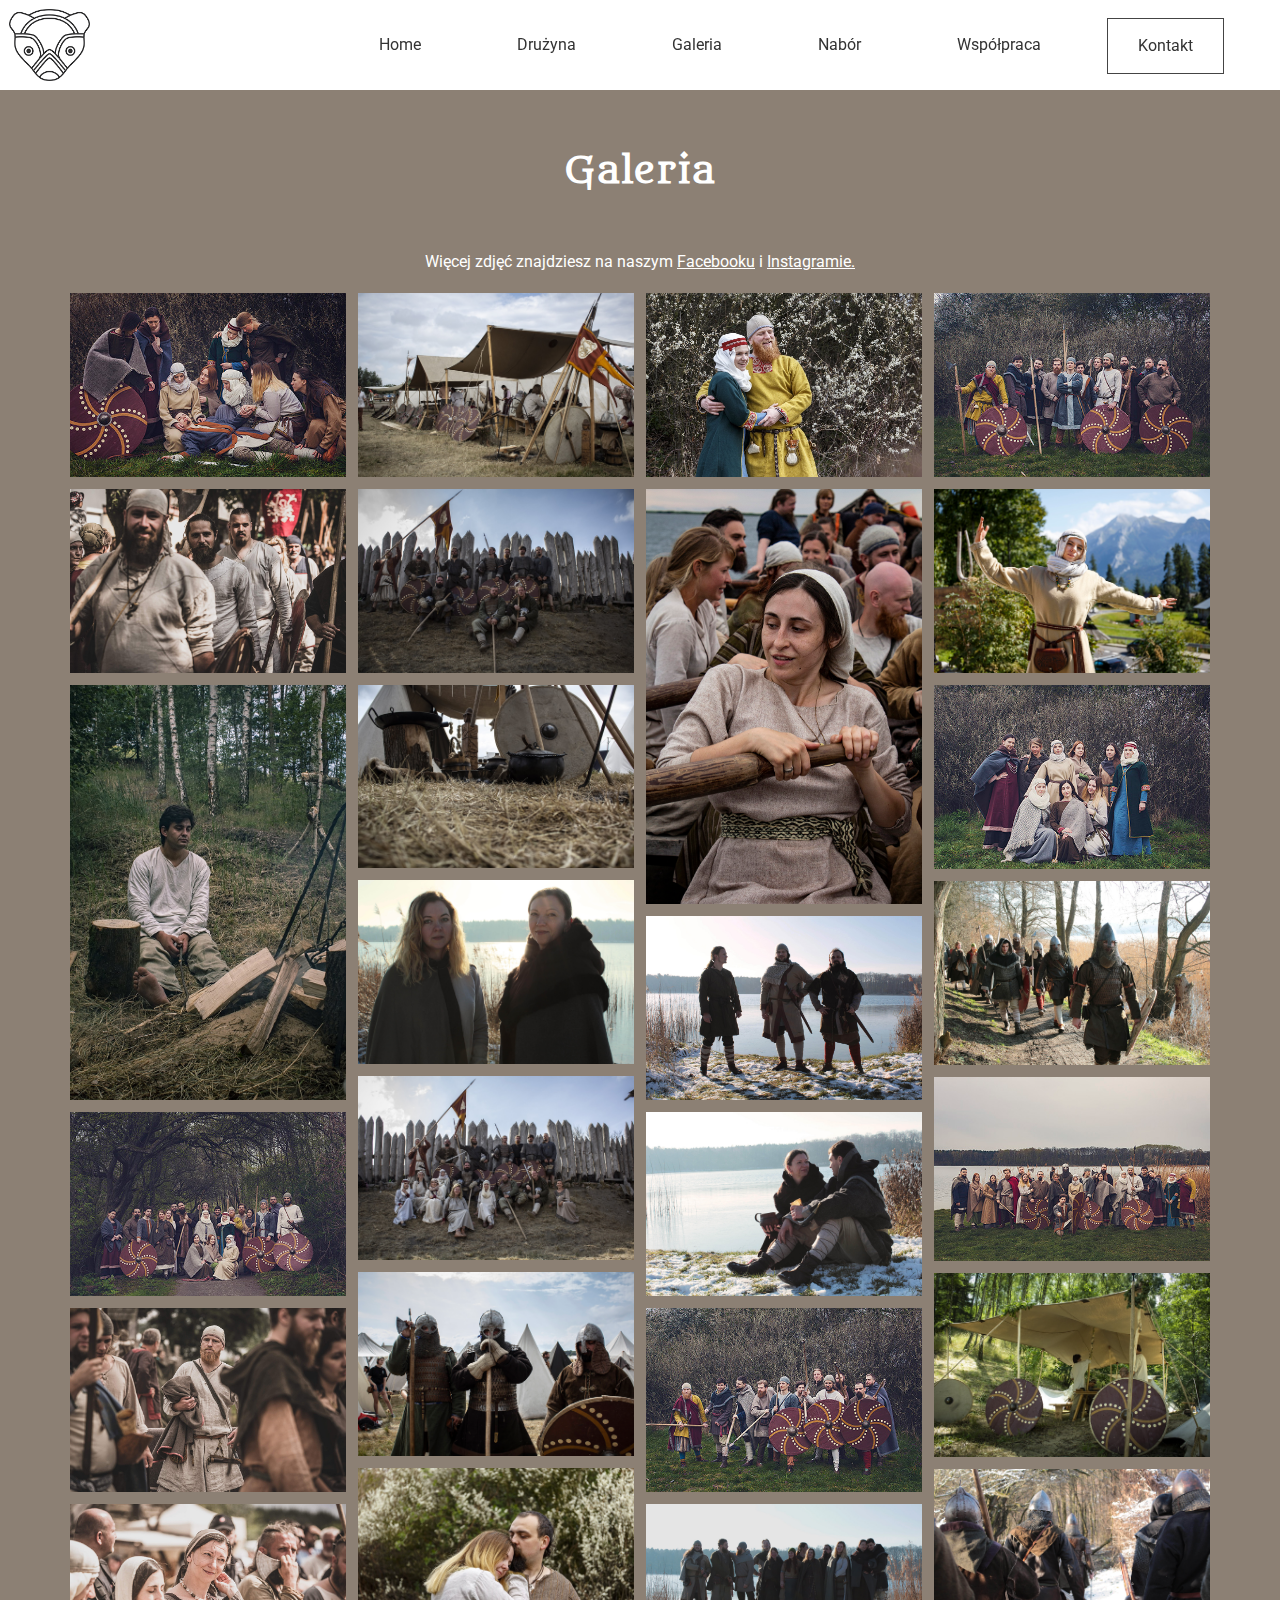
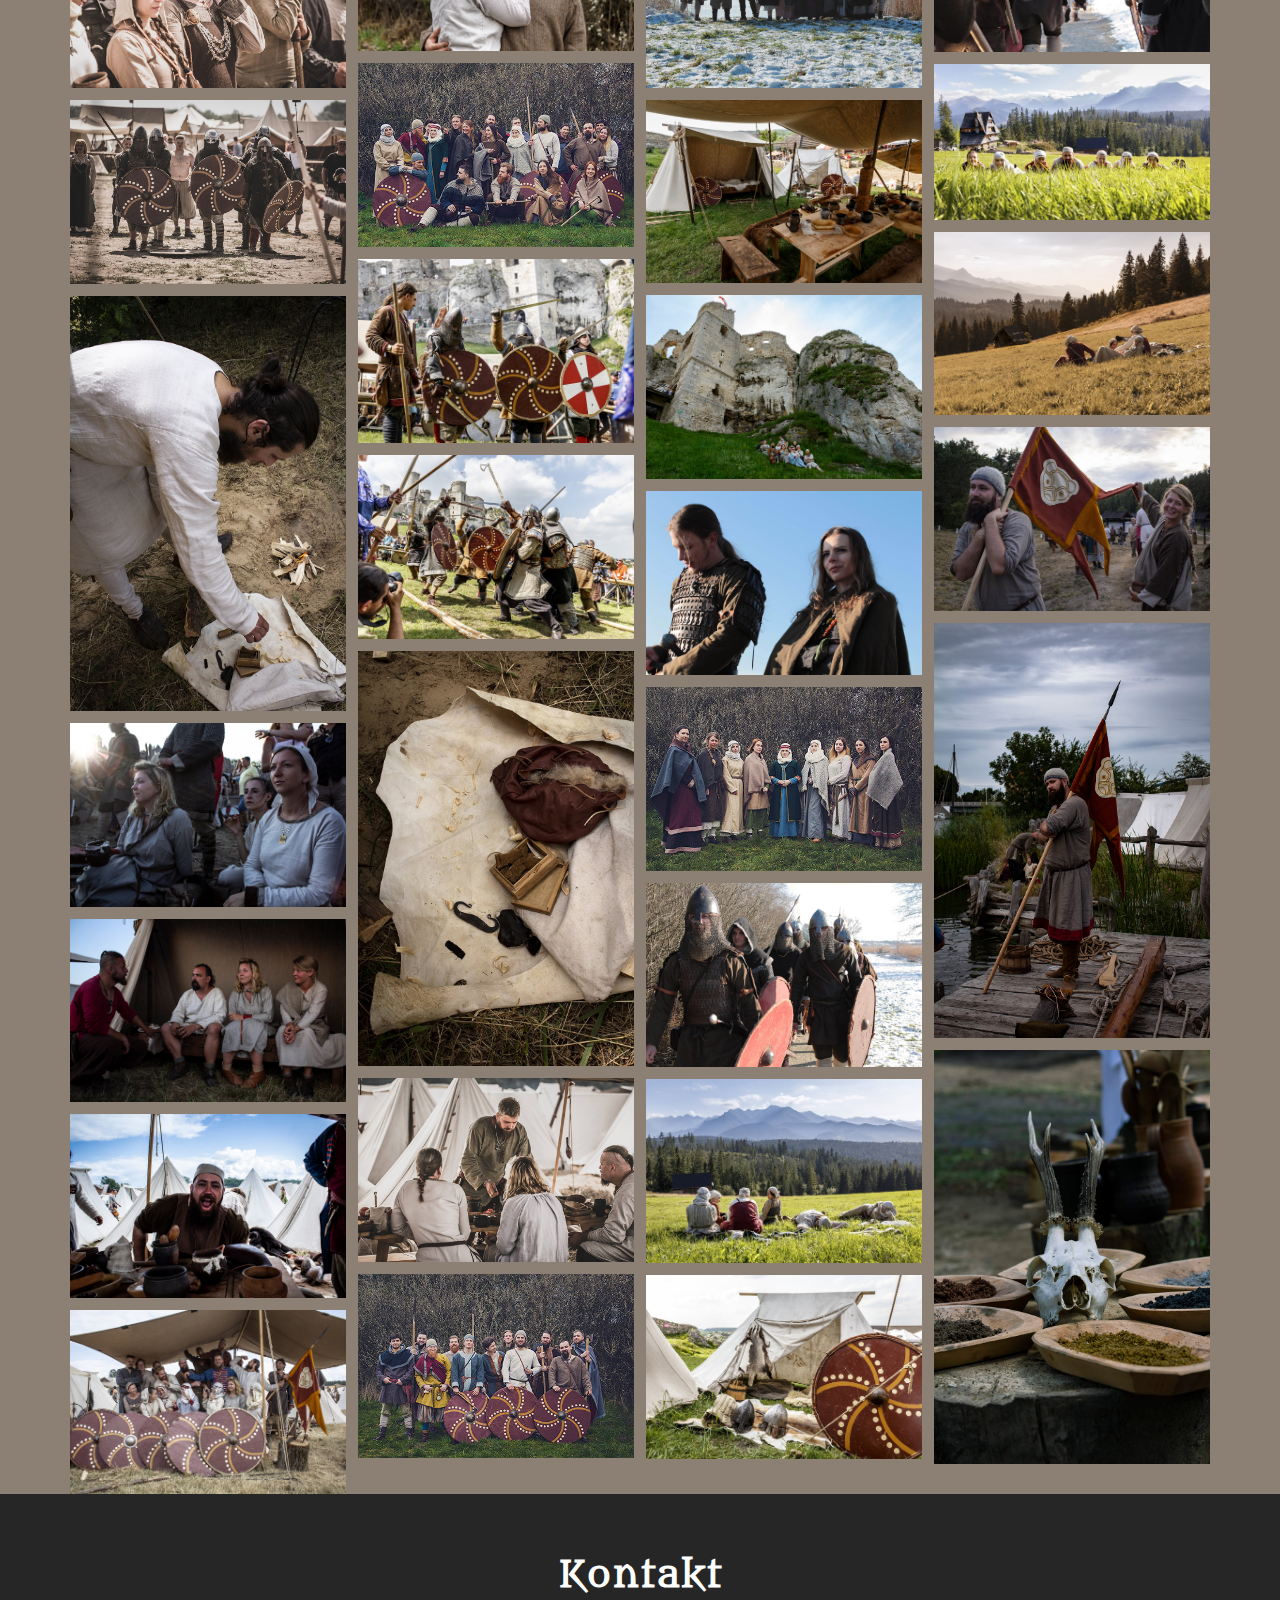
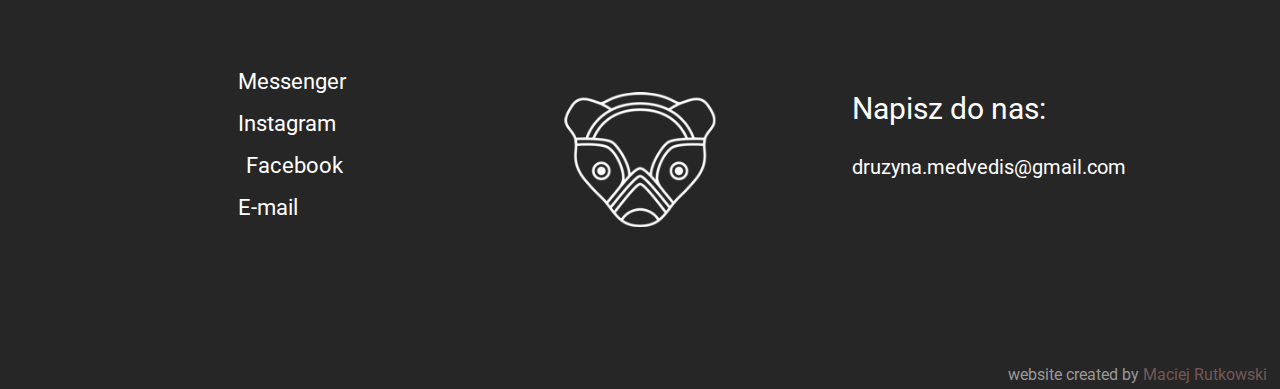
==== gallery.html @ 78cee0c7 "changing h1 to h2" ====
<!DOCTYPE html>
<html lang="pl">

<head>
    <meta charset="UTF-8">
    <meta name="viewport" content="width=device-width, initial-scale=1.0">
    <meta http-equiv="X-UA-Compatible" content="ie=edge">
    <title>Galeria | Medvedis</title>
    <meta name="description"
        content="Witamy na stronie Drużyny Piastowskiej Medvedis! Jesteśmy pasjonatami archeologii eksperymentalnej, zajmujemy się Europą Środkową w okresie IX-XI wieku. ">
    <meta name='robots' content='index,follow'>
    <link rel="icon" href="Images/favicon.png">

    <!-- Miejsce na tagi fb -->
    <link href="https://fonts.googleapis.com/css?family=Metamorphous&display=swap&subset=latin-ext" rel="stylesheet">
    <link href="https://fonts.googleapis.com/css?family=Uncial+Antiqua&display=swap" rel="stylesheet">
    <link href="https://fonts.googleapis.com/css?family=Roboto:300,400&display=swap&subset=latin-ext" rel="stylesheet">


    <link rel="stylesheet" href="https://use.fontawesome.com/releases/v5.2.0/css/all.css"
        integrity="sha384-hWVjflwFxL6sNzntih27bfxkr27PmbbK/iSvJ+a4+0owXq79v+lsFkW54bOGbiDQ" crossorigin="anonymous">

    <link rel="stylesheet" href="css/style.css">

</head>

<body>
    <div class="menu">
        <a href="index.html" class="logo"><img id="home" src="Images/logo.png" alt=""></a>
        <nav>
            <ul>
                <li><a id="home" href="index.html">Home</a></li>
                <li><a id="about" href="index.html?id=about">Drużyna</a></li>
                <li><a id="gallery" href="#">Galeria</a></li>
                <li><a id="recruitment" href="recruitment.html">Nabór</a></li>
                <li><a id="collaboration" href="index.html?id=collaboration">Współpraca</a></li>
                <li><a id="contact" href="#">Kontakt</a></li>
            </ul>
        </nav>
    </div>
    <div class="burger">
        <div></div>
        <div></div>
        <div></div>
    </div>
    <div class="mobile">
        <nav>
            <ul>
                <li><a id="home" href="index.html">Home</a></li>
                <li><a id="about" href="index.html?id=about">Drużyna</a></li>
                <li><a id="gallery" href="#">Galeria</a></li>
                <li><a id="recruitment" href="recruitment.html">Nabór</a></li>
                <li><a id="collaboration" href="index.html?id=collaboration">Współpraca</a></li>
                <li><a id="contact" href="#">Kontakt</a></li>
            </ul>
        </nav>
    </div>

    <section class="photos">
        <h1>Galeria</h1>
        <p>Więcej zdjęć znajdziesz na naszym <a href="https://www.facebook.com/druzyna.medvedis/"
                target="_blank">Facebooku</a> i <a href="https://www.instagram.com/druzyna.medvedis/"
                target="_blank">Instagramie.</a></p>
        <div>
            <div class="row">
                <div class="column">
                    <img class="clickableImg" src="Images/Gallery/img1.jpg" alt="">
                    <img class="clickableImg" src="Images/Gallery/img2.jpg" alt="">
                    <img class="clickableImg" src="Images/Gallery/img3.jpg" alt="">
                    <img class="clickableImg" src="Images/Gallery/img4.jpg" alt="">
                    <img class="clickableImg" src="Images/Gallery/img5.jpg" alt="">
                    <img class="clickableImg" src="Images/Gallery/img6.jpg" alt="">
                    <img class="clickableImg" src="Images/Gallery/img7.jpg" alt="">
                    <img class="clickableImg" src="Images/Gallery/img8.jpg" alt="">
                    <img class="clickableImg" src="Images/Gallery/img9.jpg" alt="">
                    <img class="clickableImg" src="Images/Gallery/img10.jpg" alt="">
                    <img class="clickableImg" src="Images/Gallery/img11.jpg" alt="">
                    <img class="clickableImg" src="Images/Gallery/img12.jpg" alt="">
                </div>
                <div class="column">
                    <img class="clickableImg" src="Images/Gallery/img14.jpg" alt="">
                    <img class="clickableImg" src="Images/Gallery/img15.jpg" alt="">
                    <img class="clickableImg" src="Images/Gallery/img16.jpg" alt="">
                    <img class="clickableImg" src="Images/Gallery/img17.jpg" alt="">
                    <img class="clickableImg" src="Images/Gallery/img18.jpg" alt="">
                    <img class="clickableImg" src="Images/Gallery/img19.jpg" alt="">
                    <img class="clickableImg" src="Images/Gallery/img20.jpg" alt="">
                    <img class="clickableImg" src="Images/Gallery/img21.jpg" alt="">
                    <img class="clickableImg" src="Images/Gallery/img22.jpg" alt="">
                    <img class="clickableImg" src="Images/Gallery/img23.jpg" alt="">
                    <img class="clickableImg" src="Images/Gallery/img24.jpg" alt="">
                    <img class="clickableImg" src="Images/Gallery/img25.jpg" alt="">
                    <img class="clickableImg" src="Images/Gallery/img26.jpg" alt="">
                </div>
                <div class="column">
                    <img class="clickableImg" src="Images/Gallery/img27.jpg" alt="">
                    <img class="clickableImg" src="Images/Gallery/img28.jpg" alt="">
                    <img class="clickableImg" src="Images/Gallery/img29.jpg" alt="">
                    <img class="clickableImg" src="Images/Gallery/img30.jpg" alt="">
                    <img class="clickableImg" src="Images/Gallery/img31.jpg" alt="">
                    <img class="clickableImg" src="Images/Gallery/img32.jpg" alt="">
                    <img class="clickableImg" src="Images/Gallery/img33.jpg" alt="">
                    <img class="clickableImg" src="Images/Gallery/img34.jpg" alt="">
                    <img class="clickableImg" src="Images/Gallery/img35.jpg" alt="">
                    <img class="clickableImg" src="Images/Gallery/img36.jpg" alt="">
                    <img class="clickableImg" src="Images/Gallery/img37.jpg" alt="">
                    <img class="clickableImg" src="Images/Gallery/img38.jpg" alt="">
                    <img class="clickableImg" src="Images/Gallery/img39.jpg" alt="">
                </div>
                <div class="column">
                    <img class="clickableImg" src="Images/Gallery/img40.jpg" alt="">
                    <img class="clickableImg" src="Images/Gallery/img41.jpg" alt="">
                    <img class="clickableImg" src="Images/Gallery/img42.jpg" alt="">
                    <img class="clickableImg" src="Images/Gallery/img43.jpg" alt="">
                    <img class="clickableImg" src="Images/Gallery/img44.jpg" alt="">
                    <img class="clickableImg" src="Images/Gallery/img45.jpg" alt="">
                    <img class="clickableImg" src="Images/Gallery/img46.jpg" alt="">
                    <img class="clickableImg" src="Images/Gallery/img47.jpg" alt="">
                    <img class="clickableImg" src="Images/Gallery/img48.jpg" alt="">
                    <img class="clickableImg" src="Images/Gallery/img49.jpg" alt="">
                    <img class="clickableImg" src="Images/Gallery/img50.jpg" alt="">
                    <img class="clickableImg" src="Images/Gallery/img51.jpg" alt="">
                </div>
            </div>
        </div>
    </section>
    <div class="modal">
        <span class="close">&times;</span>
        <a class="prev">&#10094;</a>
        <a class="next">&#10095;</a>
        <img class="modalImage">
    </div>
    <section data-section="contact" class="contact">
        <h2>Kontakt</h2>
        <div class="media clearfix"><a href="https://m.me/druzyna.medvedis" target="_blank"><i
                    class="fab fa-facebook-messenger"></i>
                Messenger</a>
            <a href="https://www.instagram.com/druzyna.medvedis/" target="_blank"><i class="fab fa-instagram"></i>
                Instagram</a>
            <a href="https://www.facebook.com/druzyna.medvedis/" target="_blank"><i class="fab fa-facebook-f"></i>
                Facebook</a>
            <a href="mailto:druzyna.medvedis@gmail.com"><i class="far fa-envelope"></i> E-mail</a></div>
        <div class="bear clearfix">
            <img src="Images/logo_white.png" alt=""></div>
        <div class="e-mail clearfix">
            <p>Napisz do nas:<br><span>druzyna.medvedis@gmail.com</span></p>
        </div>
        <p class="author">website created by <a href="https://www.linkedin.com/in/maciej-rutkowski-135186198/"
                target="_blank">Maciej
                Rutkowski</a></p>
    </section>
    <script src="jquery-3.4.1.min.js"></script>
    <script src="burger.js"></script>
    <script src="main.js"></script>
    <script src="gallery.js"></script>
</body>

</html>
---- css/style.css ----
* {
    margin: 0;
    padding: 0;
    box-sizing: border-box
}

.clearfix::after {
    content: "";
    clear: both;
    display: table;
}

html {
    font-family: roboto, sans-serif;
}

@font-face {
    font-family: 'uncialAntiqua';
    src: url('UncialAntiqua-Regular.ttf');
}
section h1, h2{
        display: block;
        width: 100%;
        margin: 2.5vh 0;
        text-align: center;
        line-height: 8vh;
        font-size: 36px;
        color: white;
        letter-spacing: 1px;
        font-family: 'Metamorphous', cursive;
}

/* Nawigacja */

div.menu {
    background-color: #fff;
    height: 10vh;
    position: fixed;
    width: 100%;
    z-index: 1;
}

.menu .logo {
    height: 12vh;
    padding: 0;
    cursor: pointer;
}

.menu img {
    height: 10vh;
    padding: 1vh;
    cursor: pointer;
}

.menu nav {
    position: fixed;
    top: 0;
    right: 3vw;
}

.menu ul {
    display: flex;
}

.menu li {
    list-style: none;
    margin: 2vh;
}

.menu nav a {
    padding: 0 30px;
    color: #333;
    text-decoration: none;
    font-size: 16px;
    line-height: 6vh;
    text-align: center;
    /* text-transform: uppercase; */
    display: inline-block;
    border-bottom: 1px solid transparent;
    transition: .4s;
}

.menu nav a:hover {
    border-bottom: 1px solid #333;
}

.menu nav li:nth-last-child(1) a {
    border: 1px solid #444;
    transition: .4s;
}

.menu li:nth-last-child(1) a:hover {
    background-color: #444;
    border: 1px solid #444;
    color: white
}

@media(max-width: 1100px) {
    div.menu {
        display: none;
        height: 0;
    }
}

/* Mobile */
.burger {
    position: fixed;
    width: 35px;
    height: 27px;
    top: 20px;
    right: 20px;
    cursor: pointer;
    z-index: 2;
}

.burger div {
    position: absolute;
    width: 100%;
    height: 5px;
    background-color: #fff;
    transition: margin-left .2s, width .2s, top .2s, bottom, opacity .2s .2s, transform .2s .2s;
}

.burger.active div {
    background-color: #262626;
}

.burger:hover div:nth-child(1) {
    top: 0;
}

.burger.active div:nth-child(1) {
    top: calc(50% - 2.5px);
    transform: rotate(-45deg);
}

.burger div:nth-child(2) {
    top: calc(50% - 2.5px);
}

.burger:hover div:nth-child(2) {
    opacity: 1;
    top: calc(50% - 2.5px);
    margin-left: 25%;
    width: 75%;
}

.burger.active div:nth-child(2) {
    opacity: 0;
    margin-left: 0;
    width: 100%;
}

.burger div:nth-child(3) {
    bottom: 0;
}

.burger:hover div:nth-child(3) {
    margin-left: 50%;
    width: 50%;
}

.burger.active div:nth-child(3) {
    bottom: calc(50% - 2.5px);
    transform: rotate(45deg);
    margin-left: 0;
    width: 100%;
}

@media(min-width:1101px) {
    .burger {
        display: none;
    }
}

/* Mobile Nawigacja */

.mobile {
    display: block;
    background-color: whitesmoke;
    position: fixed;
    width: 100%;
    top: -100%;
    z-index: 1;
    transition: .3s;
}

.mobile.active {
    top: 0;
}

.mobile nav ul {
    margin: 15px 0;
    display: flex;
    flex-direction: column;
    align-items: center;
}

.mobile nav ul li {
    list-style: none;
    margin: 10px
}

.mobile nav ul li a {
    display: block;
    text-decoration: none;
    color: #262626;
    padding: 5px 0;
    text-align: center;
    font-size: 22px;
    width: 200px;
    border-bottom: 1.5px solid transparent;
    transition: .3s
}

.mobile nav ul li a:hover {
    border-bottom: 1.5px solid #262626;
}

.mobile nav ul li:nth-last-child(1) a {
    border-bottom: 1.5px #262626 solid;
}

@media(min-width: 1101px) {
    .mobile {
        display: none;
    }
}

@media(orientation:portrait) and (min-height:700px) {
    .mobile nav ul li {
        margin: 15px 0;
    }

    .mobile nav ul li a {
        padding: 10px 0;
    }
}

@media(orientation:portrait) and (min-width:700px) {
    .mobile nav ul li a {
        font-size: 28px;
    }
}

@media(max-height: 400px) {
    .mobile {
        top: -150%;
    }

    .mobile nav ul li {
        margin: 5px;
    }

}


/* Home */
header {
    position: relative;
    background-image: url("../Images/main.jpg");
    background-position: 0 -10vh;
    background-repeat: no-repeat;
    background-size: cover;
    top: 10vh;
    height: 90vh;
    min-height: 90vh;
    width: 100%;
    overflow: hidden;
}

header div {
    position: relative;
    background-color: rgba(0, 0, 0, .6);
    width: 100%;
    height: 40vh;
    top: 50%;
    transform: translateY(-50%);
}

header div img.whitebear {
    position: absolute;
    height: 15vh;
    top: 10%;
    left: 50%;
    transform: translateX(-50%);
}

header div h1 {
    position: relative;
    color: white;
    text-align: center;
    display: block;
    top: 60%;
    font-size: 18px;
    font-family: uncialAntiqua;

}

header div h1 span {
    font-size: 46px;
}

@media(max-width: 1100px) {
    header {
        background-position: 0 0;
        top: 0;
        height: 100vh;
    }

    header div h1 {
        font-size: 14px;
    }

    header div h1 span {
        font-size: 36px;
    }
}


@media(orientation:portrait) and (min-width:700px) {
    header div h1 {
        font-size: 22px;
    }

    header div h1 span {
        font-size: 66px;
    }
}

@media(max-height:400px) {
    header div h1 {
        font-size: 12px;
    }

    header div h1 span {
        font-size: 26px;
    }
}

/* About */

.about {
    position: relative;
    /* top: 100vh; */
    width: 100%;
    /* height: 90vh; */
    overflow: hidden;
    margin: 10vh 0 0;
    padding-bottom: 10vh;
}

.about div img {
    display: block;
    max-height: 70vh;
    margin: 0 5% 5%;
    box-shadow: 0 0 15px black;
    float: left;
    border-radius: 8px;
}
.about div p {
    display: block;
    margin: 0 5%;
    text-align: justify;
    hyphens: auto;
    color: #fff;
    font-size: 22px;
    line-height: 32px;
}

.about button {
    display: block;
    margin: 20px 10% auto auto;
    border: none;
}

.about button a {
    display: block;
    text-decoration: none;
    font-size: 18px;
    padding: 8px 25px;
    color: #fff;
    border: 1px solid white;
    background-color: #8C8074;
    transition: .3s
}

.about button a:hover {
    background-color: #fff;
    color: #8C8074
}
@media(max-width: 1800px){
    .about div p{
        font-size: 18px;
        line-height: 30px;
    }
}
@media(max-width: 1530px) and (orientation:landscape) {
    .about div p {
        font-size: 18px;
        line-height: 26px;
    }
}

@media(max-width: 1450px) and (orientation:landscape) {
    .about div p {
        font-size: 17px;
        line-height: 22px;
    }
}


@media(max-width:1400px) and (orientation:landscape) {
    .about div img {
        max-width: 50%;
    }
}

@media(max-width: 1350px) {
    .about {
        padding-top: 10vh;
        margin: 0;
    }

    .about h2 {
        margin: 5vh 0;
    }

    .about div img {
        max-height: 100vh;
        max-width: 80%;
        margin: 0 auto 5vh;
        float: none;
    }

    .about div p {
        font-size: 16px;
        line-height: 22px;
        margin: 5vh 5vh 0;
    }
/* 
    .about button {
        bottom: 0;
        margin-top: 10vh;
    } */

    .about button a {
        font-size: 18px;
    }
}

@media(max-width: 1100px) {
    .about {
        padding-top: 0;
        ;
    }
}

@media(max-width: 700px) {
    .about div p {
        font-size: 16px;
        line-height: 20px;
    }
}

@media(orientation: portrait) and (min-height:1000px) {
    .about div p {
        line-height: 26px;
        font-size: 18px;
    }
}

@media(orientation: portrait) and (min-height:1300px) {
    .about div p {
        font-size: 26px;
        line-height: 36px;
    }
}

@media(orientation: portrait) and (max-width:370px) {
    .about div p {
        font-size: 14px;
    }
}

/* Galeria */
.gallery {
    background-image: url("../Images/Battle.jpg");
    background-size: cover;
    background-position: 0 0;
    background-repeat: no-repeat;
    overflow: hidden;
    height: 90vh;
    width: 100%;
    position: relative;
}

.gallery button {
    position: absolute;
    bottom: 6vh;
    right: 0;
    border: none;
    background-color: rgba(0, 0, 0, 0.5);
}

.gallery button a {
    display: block;
    text-decoration: none;
    font-size: 28px;
    padding: 10px 100px 10px 25px;
    color: #fff;
    transition: .3s;
    font-family: 'Metamorphous', cursive;

}

.gallery button a:hover {
    padding: 10px 175px 10px 50px;
}

@media(max-width: 1400px) {
    .gallery button a {
        font-size: 22px;
    }
}

@media(max-width: 1100px) {
    .gallery {
        height: 100vh;
    }

    .gallery button {
        bottom: 15vh;
    }

    .gallery button a {
        font-size: 22px;
    }

    .gallery button a:hover {
        padding: 10px 115px 10px 30px;
    }
}

@media(max-width:900px) {
    .gallery button a {
        font-size: 16px;
    }
}

@media(orientation:portrait) and (min-width:700px) {
    .gallery button a {
        font-size: 22px;
    }
}

@media(orientation:portrait) and (min-width:1000px) {
    .gallery button a {
        font-size: 30px;
    }
}

/* Rekrutacja */
.recruitment {
    position: relative;
    width: 100%;
    overflow: hidden;
    /* margin: 10vh 0; */
    margin-bottom: 10vh;
}


.recruitment img {
    display: block;
    max-height: 70vh;
    margin: 0 5%;
    box-shadow: 0 0 15px #444;
    float: right;
    border-radius: 8px;
}
.recruitment div{
    position: relative;
}
.recruitment div p {
    display: block;
    margin: 0 0 0 5%;
    padding: 15vh 0 0 0;
    text-align: justify;
    color: #fff;
    font-size: 22px;
    line-height: 36px;
}

.recruitment div button {
    /* position: absolute; */
    display: block;
    margin: 20px 10% auto auto;
    /* bottom: 25vh; */
    right: 26%;
    border: none;
}

.recruitment button a {
    display: block;
    text-decoration: none;
    font-size: 18px;
    padding: 8px 25px;
    color: #fff;
    border: 1px solid white;
    background-color: #8C8074;
    transition: .3s
}

.recruitment button a:hover {
    background-color: #fff;
    color: #8C8074
}
@media(max-width: 1700px){
    .recruitment div p{
        font-size: 18px;
        line-height: 30px;
    }
}
@media(max-width: 1400px) {

    .recruitment img {
        max-height: 100vh;
        max-width: 50%;
    }

    .recruitment div p {
        margin: 5vh 5vh 0;
    }

    .recruitment button a {
        font-size: 18px;
    }
}

@media(max-width: 1100px) {
    .recruitment {
        padding-top: 0;
        margin: 0 0 10vh;
    }

    .recruitment h2 {
        margin: 5vh 0;
    }

    .recruitment img {
        max-height: 100vh;
        max-width: 80%;
        margin: 0 auto 5vh;
        float: none;
    }

    .recruitment div p {
        padding: 0;
        font-size: 20px;
        line-height: 28px;
        margin: 5vh 5vh 0;
    }
    .recruitment button a {
        font-size: 18px;
    }
}

@media(max-width:900px) {
    .recruitment div p {
        font-size: 14px;
    }

    .recruitment button a {
        font-size: 14px;
    }
}

@media(max-width: 450px) {
}

@media(orientation: portrait) and (max-width:500px) {
    .recruitment div p {
        font-size: 16px;
    }
}

@media(orientation: portrait) and (max-width:370px) {
    .recruitment div p {
        font-size: 14px;
        line-height: 20px;
    }
}

@media(orientation: portrait) and (max-width:350px) {
    .recruitment div p {
        font-size: 14px;
    }

    .recruitment button a {
        font-size: 12px;
    }
}

@media(orientation: portrait) and (min-height:900px) {
    .recruitment div p {
        font-size: 22px;
    }

    .recruitment button a {
        font-size: 20px;
    }
}

@media(orientation: portrait) and (min-height:1300px) {
    .recruitment div p {
        font-size: 30px;
        line-height: 38px;
    }

    .recruitment button a {
        font-size: 26px;
    }
}

/* Współpraca */

.collaboration {
    background-image: url("../Images/collaboration.jpg");
    background-size: cover;
    background-position: 0 0;
    background-repeat: no-repeat;
    overflow: hidden;
    height: 90vh;
    width: 100%;
    position: relative;
}


.collaboration p {
    display: block;
    position: absolute;
    color: white;
    top: 10vh;
    right: 5%;
    max-width: 27%;
    font-size: 22px;
    line-height: 32px;
    text-align: justify;
    background-color: rgba(0, 0, 0, 0.6);
    padding: 15px 20px;
}


.collaboration button {
    position: absolute;
    bottom: 6vh;
    right: 0;
    border: none;
    background-color: rgba(0, 0, 0, 0.7);
}

.collaboration button a {
    display: block;
    text-decoration: none;
    font-size: 28px;
    padding: 10px 100px 10px 25px;
    color: #fff;
    transition: .3s;
    font-family: 'Metamorphous', cursive;

}

.collaboration button a:hover {
    padding: 10px 175px 10px 50px;
}

@media(max-width: 1400px) {
    .collaboration button a {
        font-size: 22px;
    }

    .collaboration p {
        font-size: 18px;
        line-height: 26px;
        max-width: 24%;
    }
}

@media(max-width: 1100px) {
    .collaboration {
        height: 100vh;
    }

    .collaboration p {
        font-size: 20px;
        line-height: 24px;
    }

    .collaboration button {
        bottom: 15vh;
    }

    .collaboration button a {
        font-size: 22px;
    }

    .collaboration button a:hover {
        padding: 10px 115px 10px 30px;
    }
}

@media(max-width:1050px) {
    .collaboration p {
        max-width: 60%;
    }
}

@media(max-width:1050px) and (orientation:portrait) {
    .collaboration p {
        font-size: 30px;
        line-height: 40px;
        max-width: 60%;
        top: 30vh;
    }
}

@media(max-width: 1000px) {
    .collaboration p {
        font-size: 16px;
        line-height: 24px;
    }
}

@media(max-width:900px) {
    .collaboration p {
        max-width: 80%;
    }

    .collaboration button a {
        font-size: 16px;
    }
}

@media(max-width: 600px) {
    .collaboration p {
        font-size: 14px;
        line-height: 20px;
    }
}

@media(orientation:portrait) and (min-width:700px) {
    .collaboration button a {
        font-size: 22px;
    }
}

@media(orientation:portrait) and (min-width:1000px) {
    .collaboration button a {
        font-size: 30px;
    }
}

@media(orientation: portrait) and (max-width:800px) {
    .collaboration p {
        font-size: 22px;
        line-height: 32px;
    }
}

@media(orientation: portrait) and (max-width:500px) {
    .collaboration p {
        font-size: 20px;
        line-height: 28px;
    }
}

@media(orientation: portrait) and (max-width:450px) {
    .collaboration p {
        font-size: 18px;
        top: 20vh;
    }
}

@media(orientation: portrait) and (max-width:370px) {
    .collaboration p {
        font-size: 17px;
        line-height: 22px;
    }
}

@media(orientation:portrait) and (max-width:350px) {
    .collaboration p {
        font-size: 16px;
        line-height: 22px;
    }

    .collaboration button a {
        font-size: 18px;
    }
}

@media(orientation:portrait) and (max-width:330px) {
    .collaboration p {
        top: 10vh;
        font-size: 14px;
        line-height: 20px;
    }

}

@media(orientation:portrait) and (max-width:280px) {
    .collaboration p {
        top: 5vh;
        max-width: 90%;
        font-size: 12px;
        line-height: 16px;
    }

    .collaboration button a {
        font-size: 14px;
    }
}

@media(orientation:portrait) and (max-height:500px) {
    .collaboration p {
        top: 5vh;
        max-width: 90%;
        font-size: 12px;
        line-height: 16px;
    }

    .collaboration button a {
        font-size: 14px;
    }
}

/* Kontakt */
.contact {
    display: block;
    position: relative;
    overflow: hidden;
    background-color: #262626;
    width: 100%;
    height: 55vh;
}
.about h1 {
    display: block;
    width: 100%;
    margin: 2.5vh 0;
    text-align: center;
    line-height: 8vh;
    font-size: 36px;
    color: white;
    letter-spacing: 1px;
    font-family: 'Metamorphous', cursive;
}
.contact h2 {
    margin: 5vh 0;
}

.contact .media {
    width: 40%;
    height: 42vh;
    float: left;
    padding: 0 10%;
}

.contact .media a {
    display: block;
    width: 85%;
    color: #fff;
    text-decoration: none;
    font-size: 22px;
    line-height: 40px;
    /* padding: 0 25px; */
    margin: 10px;
    margin-left: 40%;
}

.contact .media a i {
    padding-right: 8px;
    /* width: 25px; */
}

.contact .media a:nth-child(3) i {
    padding-right: 16px;
    /* width: 25px; */
}

.contact .bear {
    width: 28%;
    float: left;
}

.contact .bear img {
    display: block;
    position: absolute;
    height: 15vh;
    top: 40%;
    left: 50%;
    transform: translateX(-50%);
}

.contact .e-mail {
    display: block;
    float: right;
    margin: 2% 12%;
}

.contact .e-mail p {
    color: #fff;
    font-size: 36px;
    line-height: 55px;
}

.contact .e-mail p span {
    font-size: 22px;
    font-family: roboto;
}

.contact .author {
    color: #999;
    position: absolute;
    bottom: 1%;
    right: 1%;
}

.contact .author a {
    color: #735856;
    text-decoration: none;
}

@media(max-width: 1400px) {
    .contact .media a {
        font-size: 18px;
        line-height: 34px;
    }

    .contact .e-mail p {
        font-size: 30px;
    }

    .contact .e-mail p span {
        font-size: 20px;
    }
}

@media(orientation:landscape) and (max-width:1400px) {
    .contact .media a {
        font-size: 22px;
        line-height: 32px;
    }
}

@media(max-width: 1000px) {
    .contact .media a {
        font-size: 14px;
        line-height: 22px;
    }

    .contact .e-mail p {
        font-size: 18px;
        line-height: 35px;
    }

    .contact .e-mail p span {
        font-size: 12px;
    }
}

@media(max-width:900px) and (orientation:landscape) {

    .contact .e-mail p {
        font-size: 22px;
    }

    .contact .e-mail p span {
        font-size: 14px;
    }
}

@media(orientation:landscape) and (max-width:700px) {
    .contact .media a {
        font-size: 14px;
        line-height: 20px;
    }

    .contact .e-mail {
        margin-right: 7%;
    }
}

@media(max-width:500px) and (orientation:landscape) {
    .contact {
        height: 70vh;
    }

    .contact h2 {
        font-size: 32px;
    }

    .contact .media a {
        font-size: 14px;
        line-height: 20px;
        width: 100%;
    }

    .contact .e-mail {
        margin-right: 7%;
    }

    .contact .e-mail p {
        font-size: 18px;
    }

    .contact .e-mail p span {
        font-size: 13px;
    }
}

@media(max-width:600px) and (orientation:landscape) {
    .contact {
        height: 70vh;
    }

    .contact h2 {
        font-size: 32px;
    }

    .contact .e-mail {
        margin-right: 5%;
    }

    .contact .e-mail p {
        font-size: 18px;
    }

    .contact .e-mail p span {
        font-size: 13px;
    }
}


@media(orientation:portrait) {
    .contact {
        height: auto
    }

    .contact .media {
        float: none;
        width: 100%;
        text-align: center;
        padding-right: 0;
        padding-bottom: 5vh;
        height: auto;
    }

    .contact .media a {
        font-size: 20px;
        margin-left: 10px;
    }
    .contact .bear{
        float: none;
        height: auto;
        width: 100%;
    }
    .contact .bear img {
        position: static;
        transform: translate(0);
        margin: 0 auto;
    }

    .contact .e-mail {
        padding-top: 5vh;
        padding-bottom: 7.5vh;
        width: 100%;
        margin: 0;
        text-align: center;
        float: none;
    }

    .contact .e-mail p {
        font-size: 24px;
    }

    .contact .e-mail p span {
        font-size: 18px;
    }
}

@media(orientation:portrait) and (min-width:700px) {

    .contact h2 {
        font-size: 46px;
    }

    .contact .media {
        padding-right: 0;
    }

    .contact .media a {
        font-size: 32px;
        line-height: 46px;
        /* margin: 20px; */
    }

    .contact .e-mail p {
        font-size: 36px;
        line-height: 42px;
    }

    .contact .e-mail p span {
        font-size: 28px;
    }
}

@media(orientation:portrait) and (max-width:600px) {

    .contact .media {
        padding-right: 0;
    }

    .contact .media a {
        font-size: 24px;
        line-height: 30px;
    }

    .contact .e-mail p {
        font-size: 32px;
        line-height: 38px;
    }

    .contact .e-mail p span {
        font-size: 24px;
    }
}

@media(orientation:portrait) and (max-width:500px) {

    .contact .media a {
        line-height: 28px;
    }
}

@media(orientation: portrait) and (max-width:420px) {
    .contact .media a {
        font-size: 22px;
        line-height: 26px;
    }
}

@media(orientation:portrait) and (max-width:385px) {
    .contact h2 {
        font-size: 30px;
    }

    .contact .media a {
        font-size: 16px;
        line-height: 22px;
    }

    .contact .e-mail p {
        font-size: 28px;
        line-height: 34px;
    }

    .contact .e-mail p span {
        font-size: 20px;
    }
}

@media(orientation:portrait) and (max-width:350px) {
    .contact {
        height: 90vh
    }

    .contact h1 {
        font-size: 32px;
    }

    .contact .media a {
        font-size: 16px;
    }

    .contact .e-mail {
        margin-top: 0;
    }

    .contact .e-mail p {
        font-size: 22px;
    }

    .contact .e-mail p span {
        font-size: 16px;
    }
}

@media(orientation:portrait) and (max-width:350px) {

    .contact p {
        font-size: 16px;
        line-height: 22px;
    }

    .contact button a {
        font-size: 18px;
    }
}

@media(orientation:landscape) and (max-width:540px) {
    .contact .media a {
        margin-left: 10%;
        width: 100%;
    }
}

body {
    background-color: #8C8074;
}

.fade {
    animation: fade 1.5s;
}

@keyframes fade {
    from {
        opacity: .4
    }

    to {
        opacity: 1
    }
}

.joinUs {
    position: relative;
    top: 10vh;
    width: 100%;
    overflow: hidden;
    margin: 0 0 10vh;

}


.joinUs .pointer {
    position: relative;
    display: block;
    max-height: 70vh;
    max-width: 50%;
    margin: 0 5% 5%;
    box-shadow: 0 0 15px black;
    float: left;
    border-radius: 8px;
}

.joinUs img {
    display: none;
    width: 100%;
    border-radius: 8px;
}

.joinUs img.active {
    display: block;
}

.prev,
.next {
    cursor: pointer;
    position: absolute;
    top: 50%;
    width: auto;
    margin-top: -15px;
    padding: 10px;
    color: white;
    font-weight: bold;
    font-size: 22px;
    transition: 0.6s;
    border-radius: 0 3px 3px 0;
    background-color: rgba(0, 0, 0, 0.4);
}

.next {
    right: 0;
    border-radius: 3px 0 0 3px;
}

.prev:hover,
.next:hover {
    background-color: rgba(0, 0, 0, 0.7);
}

.dotsContainer {
    position: relative;
    text-align: center;
    top: -15px;
}

.dot {
    position: absolute;
    cursor: pointer;
    height: 12px;
    width: 12px;
    margin: 0 2px;
    background-color: #bbb;
    border-radius: 50%;
    display: inline-block;
    transition: background-color 0.6s;
}

.dot:nth-child(1) {
    transform: translatex(-36px);
}

.dot:nth-child(2) {
    transform: translatex(-18px);
}

.dot:nth-child(4) {
    transform: translatex(18px);
}

.dot:nth-child(5) {
    transform: translatex(36px);
}

.dot.active,
.dot:hover {
    background-color: #717171;
}

.joinUs p {
    display: block;
    margin: 0 5%;
    text-align: justify;
    hyphens: auto;
    color: #fff;
    font-size: 18px;
    line-height: 30px;
}

.joinUs button {
    position: absolute;
    /* bottom: 8vh; */
    right: 6%;
    border: none;
}

.joinUs button a {
    display: block;
    text-decoration: none;
    font-size: 18px;
    padding: 8px 25px;
    color: #fff;
    border: 1px solid white;
    background-color: #8C8074;
    transition: .3s
}

.joinUs button a:hover {
    background-color: #fff;
    color: #8C8074
}

@media(max-width: 1530px) and (orientation:landscape) {
    .joinUs div p {
        font-size: 18px;
        line-height: 26px;
    }
}

@media(max-width: 1450px) and (orientation:landscape) {
    .joinUs div p {
        font-size: 17px;
        line-height: 22px;
    }
}


@media(max-width:1400px) and (orientation:landscape) {
    .joinUs .pointer {
        max-width: 50%;
    }
}

@media(max-width: 1350px) {
    .joinUs {
        margin: 0 0 10vh;
    }

    .joinUs h1 {
        margin: 5vh 0;
    }

    .joinUs .pointer {
        max-height: 100vh;
        max-width: 80%;
        margin: 0 auto 5vh;
        float: none;
    }

    .joinUs div p {
        font-size: 16px;
        line-height: 22px;
        margin: 5vh 5vh 15vh;
    }

    .joinUs button {
        bottom: 0;
        margin-top: 10vh;
    }

    .joinUs button a {
        font-size: 18px;
    }
}

@media(max-width: 1100px) {
    .joinUs {
        top: 0;
        padding-top: 0;
        ;
    }
}

@media(max-width: 700px) {
    .joinUs div p {
        font-size: 16px;
        line-height: 20px;
    }
}

@media(orientation: portrait) and (min-height:1000px) {
    .joinUs div p {
        line-height: 26px;
        font-size: 18px;
    }
}

@media(orientation: portrait) and (min-height:1300px) {
    .joinUs div p {
        font-size: 26px;
        line-height: 36px;
    }
}

@media(orientation: portrait) and (max-width:370px) {
    .joinUs div p {
        font-size: 14px;
    }
}

.photos {
    position: relative;
    top: 10vh;
    width: 80%;
    overflow: hidden;
    margin: 0 auto 20vh;

}

.photos p{
    font-size: 16px;
    margin-bottom: 10px;
    text-align: center;
    color: white;
}
.photos p a{
    color: white;
}
.photos p a:hover{
    color: #262626;
}
.photos div .row{
    display: flex;
    flex-wrap: wrap;
    /* padding: 0 4px; */
}
.photos div .row .column{
    flex: 25%;
  max-width: 25%;
  padding: 0 6px;
}

.clickableImg{
    margin-top: 12px;
    width: 100%;
    vertical-align: middle;
    cursor: pointer;
}

.clickableImg:hover{
    opacity: .7
}
@media(max-width: 1350px) {
    .photos {
        margin: 0 auto 10vh;
        width: 90%;
    }

    .photos h1 {
        margin: 5vh 0;
    }
}
    @media(max-width: 1100px) {
        .photos {
            top: 0;
            padding-top: 0;
            ;
        }
        .photos div .row .column{
            flex: 50%;
          max-width: 50%;
        }
    }

    @media(max-width: 600px) {
        .photos div .row .column{
            flex: 100%;
          max-width: 100%;
        }
        .photos div .row .column img{
            margin-top: 22px;
        }
    }
    .modal{
        display: none;
        /* display: block; */
        position: fixed;
        z-index: 2;
        padding-top: 15vh;
        left: 0;
        top: 0;
        width: 100%;
        height: 100%;
        overflow: auto;
        background-color: rgba(0,0,0,0.9);
    }
    .modalImage{
        position: absolute;
        top: 50%;
        left: 50%;
        transform: translate(-50%,-50%);
        display: block;
        max-width: 90%;
        max-height: 90%;
    }

    .close{
        position: absolute;
        top: 15px;
        right: 35px;
        color: white;
        font-size: 40px;
        font-weight: bold;
        cursor: pointer;
        z-index: 2;
    }
    .close:hover{
        color: #999;
    }
    .modal .next,
    .modal .prev{
        font-size: 40px;
        z-index: 2;
        background-color: transparent;
    }
    @media(max-width: 500px){
        .modal .next,
    .modal .prev{
        font-size: 22px;
    }
    }

    /* MEMBERS */

    .members {
        position: relative;
        top: 10vh;
        width: 70%;
        overflow: hidden;
        margin: 0 auto 20vh;
    }
    .members h3{
        display: block;
        width: 100%;
        margin: 2.5vh 0;
        text-align: center;
        line-height: 8vh;
        font-size: 30px;
        color: white;
        letter-spacing: 1px;
        font-family: 'Metamorphous', cursive;
    }
    .elders, .team, .juniors, .aspirants{
        display: flex;
        flex-wrap: wrap;
        justify-content: center;
    }
    .members div div{
        width: 25%;
        margin: 2% 4%;
    }
    .members div div img{
        /* margin: 0 10%; */
        display: block;
        max-width: 100%;
        max-height: 100%;
        border-radius: 50%;
        /* border: 4px solid white; */
        box-shadow: 0 0 10px #444;
        /* border-radius: 8px; */
    }
    .members div div p{
        text-align: center;
        color: white;
        font-size: 26px;
        padding: 15px 0;
        margin: auto;
    }
    .members~.modal .modalImage{
    max-height: 60%;
}
    .clickableImg~span{
        display: none;
    }
    .modal .text{
        display: block;
        position: absolute;
        z-index: 3;
        color: white;
        top: 81vh;
        text-align: center;
        left: 50%;
        transform: translateX(-50%);
        font-size: 18px;
        line-height: 26px;
    }
    @media(max-width:1500px){
        .members{
            width: 80%;
        }
    }
    @media(max-width:1100px){
        .members div div{
            width: 42%;
            margin: 2% 4%;
            /* box-shadow: 0 0 15px #444; */
        }
        .members~.modal .modalImage{
            transform: translate(-50%, -70%);
        }
        .modal .text{
            min-width: 95%;
            font-size: 16px;
            line-height: 24px;
        }
    }
    @media(max-width:600px){
        .modal .text{
            top: 78vh;
            min-width: 95%;
        }
    }
    @media(max-width:460px){
        .members div div{
            width: 80%;
            margin: 10% 10%;
            /* box-shadow: 0 0 15px #444; */
        }
        .modal .text{
            top: 65vh;
            font-size: 12px;
            line-height: 18px;
        }
    }
    @media(max-width:400px){
        .modal .text{
            top: 70vh;
        }
    }
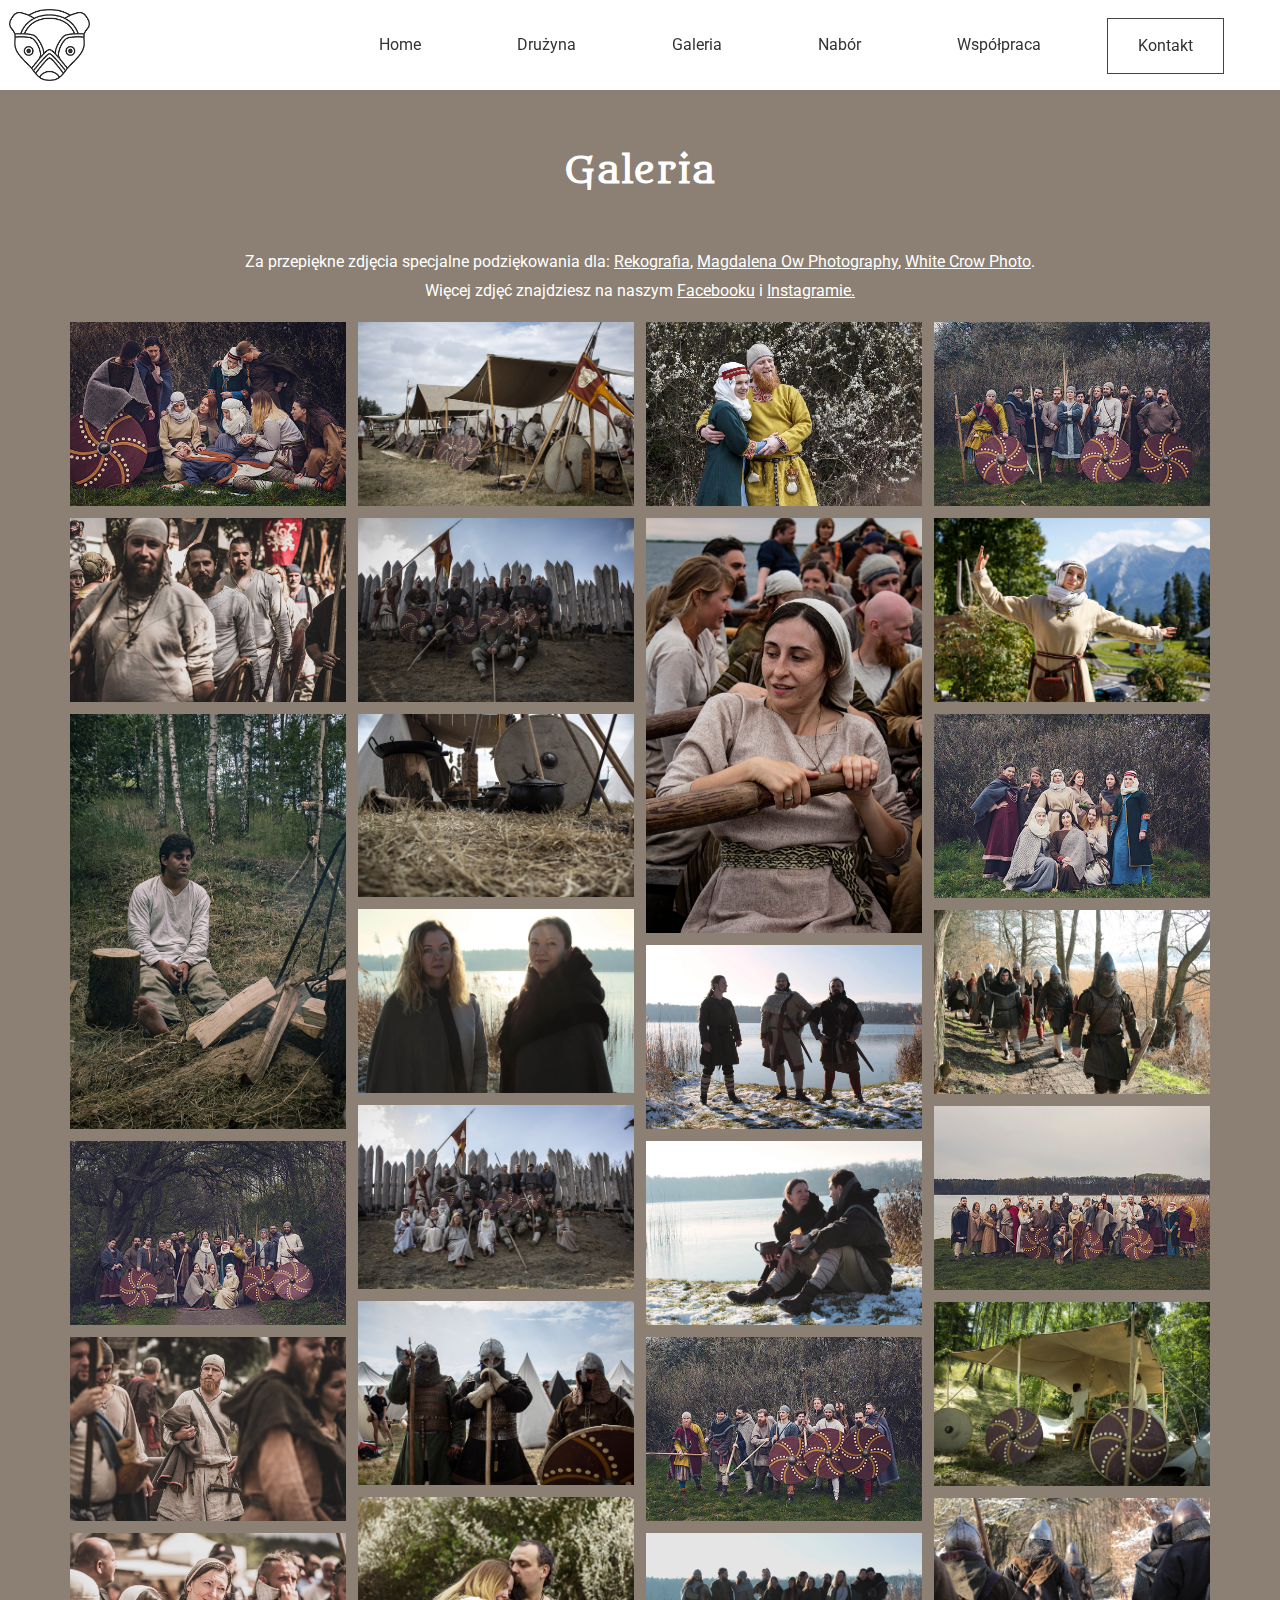
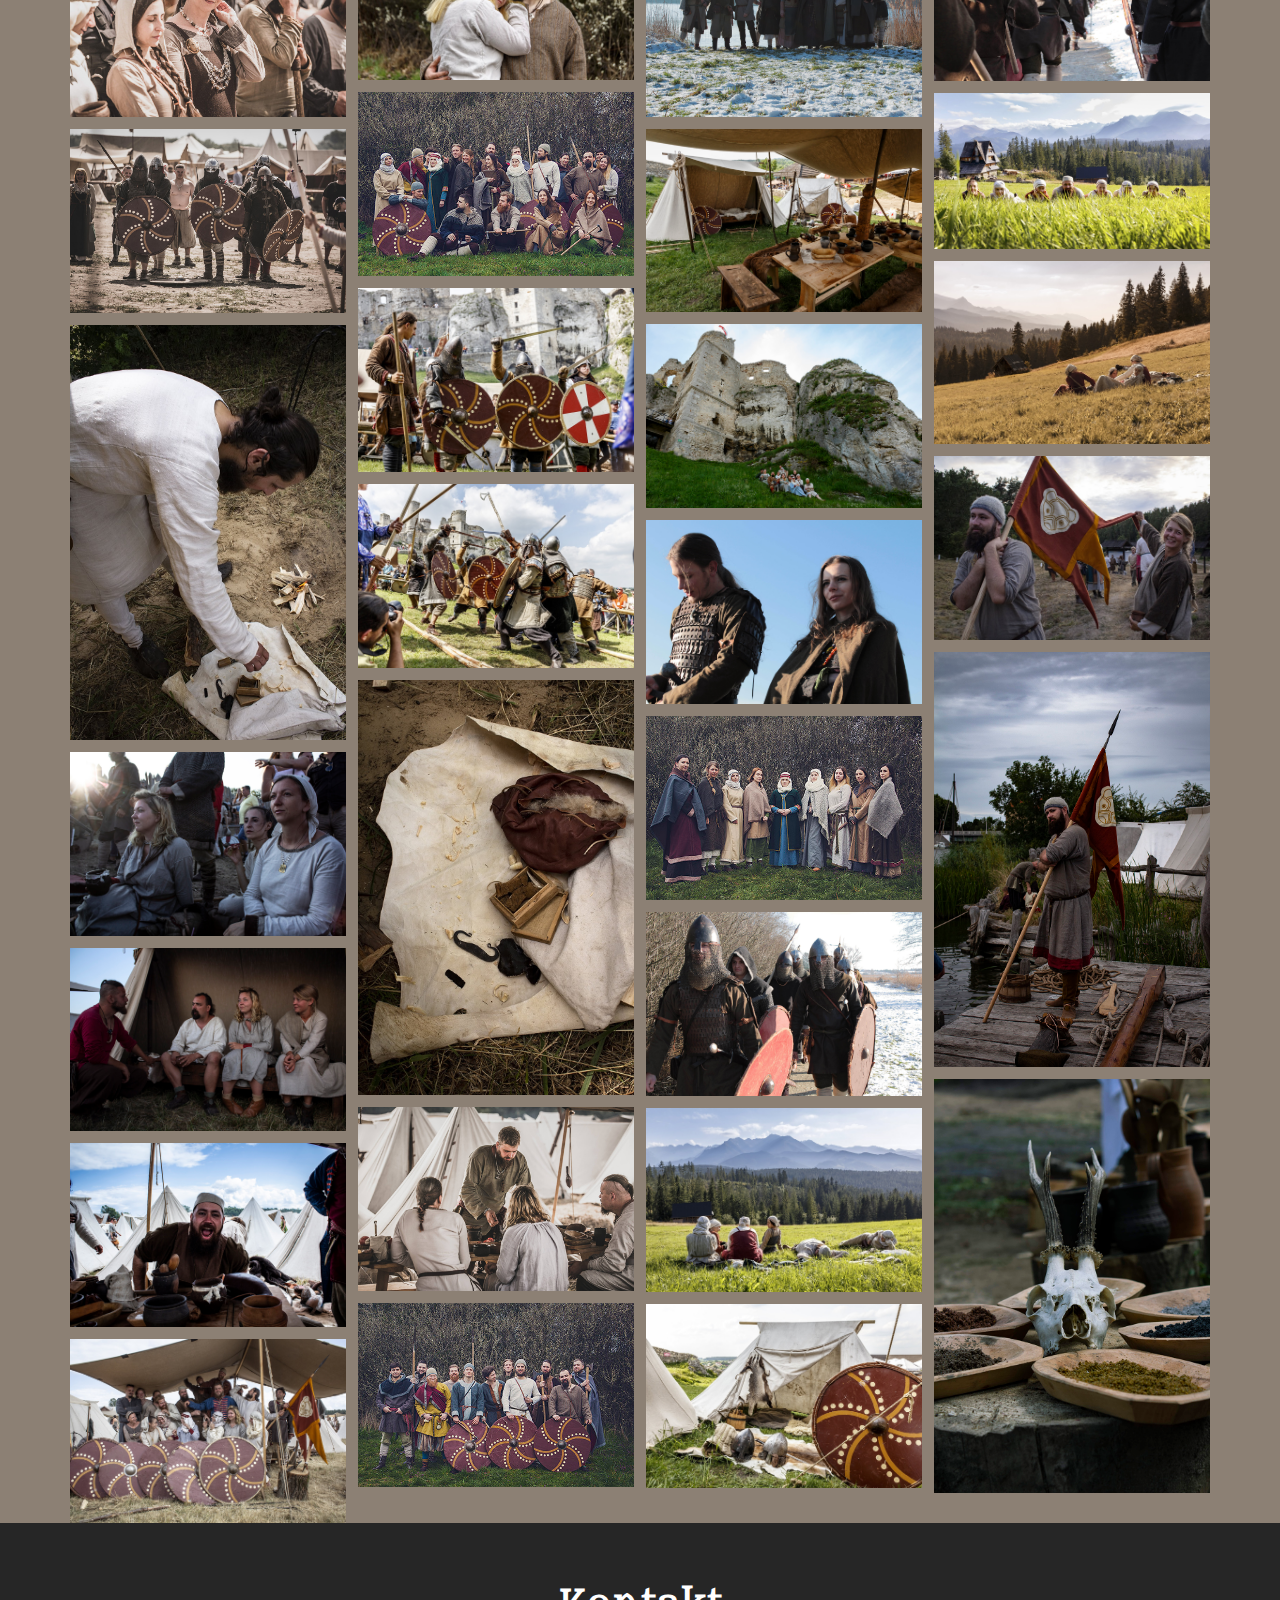
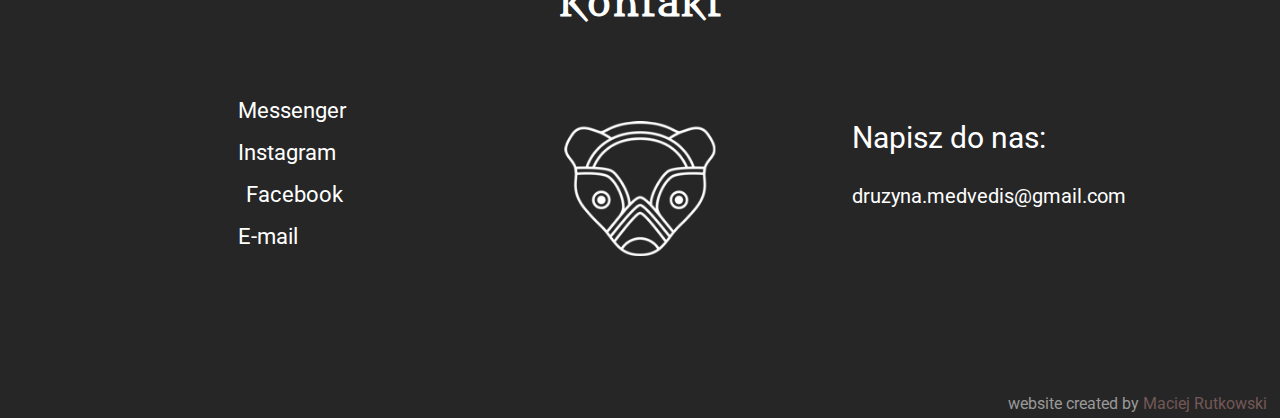
==== commit 5bab1fd5: "Adding photographer links." ====
--- a/gallery.html
+++ b/gallery.html
@@ -1,158 +1,425 @@
 <!DOCTYPE html>
 <html lang="pl">
-
-<head>
-    <meta charset="UTF-8">
-    <meta name="viewport" content="width=device-width, initial-scale=1.0">
-    <meta http-equiv="X-UA-Compatible" content="ie=edge">
+  <head>
+    <meta charset="UTF-8" />
+    <meta name="viewport" content="width=device-width, initial-scale=1.0" />
+    <meta http-equiv="X-UA-Compatible" content="ie=edge" />
     <title>Galeria | Medvedis</title>
-    <meta name="description"
-        content="Witamy na stronie Drużyny Piastowskiej Medvedis! Jesteśmy pasjonatami archeologii eksperymentalnej, zajmujemy się Europą Środkową w okresie IX-XI wieku. ">
-    <meta name='robots' content='index,follow'>
-    <link rel="icon" href="Images/favicon.png">
-
-    <!-- Miejsce na tagi fb -->
-    <link href="https://fonts.googleapis.com/css?family=Metamorphous&display=swap&subset=latin-ext" rel="stylesheet">
-    <link href="https://fonts.googleapis.com/css?family=Uncial+Antiqua&display=swap" rel="stylesheet">
-    <link href="https://fonts.googleapis.com/css?family=Roboto:300,400&display=swap&subset=latin-ext" rel="stylesheet">
-
-
-    <link rel="stylesheet" href="https://use.fontawesome.com/releases/v5.2.0/css/all.css"
-        integrity="sha384-hWVjflwFxL6sNzntih27bfxkr27PmbbK/iSvJ+a4+0owXq79v+lsFkW54bOGbiDQ" crossorigin="anonymous">
-
-    <link rel="stylesheet" href="css/style.css">
-
-</head>
-
-<body>
+    <meta
+      name="description"
+      content="Zobacz zdjęcia z naszych wyjazdów. Bierzemy udział w wielu festiwalach historycznych - nie tylko w Polsce."
+    />
+    <meta name="robots" content="index,follow" />
+    <link rel="icon" href="Images/favicon.png" />
+
+    <meta property="og:title" content="Drużyna Piastowska Medvedis" />
+    <meta
+      property="og:description"
+      content="Oficjalna strona drużyny. Rekonstrukcja historyczna wczesnego średniowiecza."
+    />
+    <meta property="og:image" content="Images/Recruitment/Img3.jpg" />
+    <meta
+      property="og:url"
+      content="https://maciej-rutkowski.github.io/Medvedis/"
+    />
+
+    <link
+      href="https://fonts.googleapis.com/css?family=Metamorphous&display=swap&subset=latin-ext"
+      rel="stylesheet"
+    />
+    <link
+      href="https://fonts.googleapis.com/css?family=Uncial+Antiqua&display=swap"
+      rel="stylesheet"
+    />
+    <link
+      href="https://fonts.googleapis.com/css?family=Roboto:300,400&display=swap&subset=latin-ext"
+      rel="stylesheet"
+    />
+
+    <link
+      rel="stylesheet"
+      href="https://use.fontawesome.com/releases/v5.2.0/css/all.css"
+      integrity="sha384-hWVjflwFxL6sNzntih27bfxkr27PmbbK/iSvJ+a4+0owXq79v+lsFkW54bOGbiDQ"
+      crossorigin="anonymous"
+    />
+
+    <link rel="stylesheet" href="css/style.css" />
+  </head>
+
+  <body>
     <div class="menu">
-        <a href="index.html" class="logo"><img id="home" src="Images/logo.png" alt=""></a>
-        <nav>
-            <ul>
-                <li><a id="home" href="index.html">Home</a></li>
-                <li><a id="about" href="index.html?id=about">Drużyna</a></li>
-                <li><a id="gallery" href="#">Galeria</a></li>
-                <li><a id="recruitment" href="recruitment.html">Nabór</a></li>
-                <li><a id="collaboration" href="index.html?id=collaboration">Współpraca</a></li>
-                <li><a id="contact" href="#">Kontakt</a></li>
-            </ul>
-        </nav>
+      <a href="index.html" class="logo"
+        ><img id="home" src="Images/logo.png" alt=""
+      /></a>
+      <nav>
+        <ul>
+          <li><a id="home" href="index.html">Home</a></li>
+          <li><a id="about" href="index.html?id=about">Drużyna</a></li>
+          <li><a id="gallery" href="#">Galeria</a></li>
+          <li>
+            <a id="recruitment" href="index.html?id=recruitment">Nabór</a>
+          </li>
+          <li>
+            <a id="collaboration" href="index.html?id=collaboration"
+              >Współpraca</a
+            >
+          </li>
+          <li><a id="contact" href="#">Kontakt</a></li>
+        </ul>
+      </nav>
     </div>
     <div class="burger">
-        <div></div>
-        <div></div>
-        <div></div>
+      <div></div>
+      <div></div>
+      <div></div>
     </div>
     <div class="mobile">
-        <nav>
-            <ul>
-                <li><a id="home" href="index.html">Home</a></li>
-                <li><a id="about" href="index.html?id=about">Drużyna</a></li>
-                <li><a id="gallery" href="#">Galeria</a></li>
-                <li><a id="recruitment" href="recruitment.html">Nabór</a></li>
-                <li><a id="collaboration" href="index.html?id=collaboration">Współpraca</a></li>
-                <li><a id="contact" href="#">Kontakt</a></li>
-            </ul>
-        </nav>
+      <nav>
+        <ul>
+          <li><a id="home" href="index.html">Home</a></li>
+          <li><a id="about" href="index.html?id=about">Drużyna</a></li>
+          <li><a id="gallery" href="#">Galeria</a></li>
+          <li><a id="recruitment" href="recruitment.html">Nabór</a></li>
+          <li>
+            <a id="collaboration" href="index.html?id=collaboration"
+              >Współpraca</a
+            >
+          </li>
+          <li><a id="contact" href="#">Kontakt</a></li>
+        </ul>
+      </nav>
     </div>
 
     <section class="photos">
-        <h1>Galeria</h1>
-        <p>Więcej zdjęć znajdziesz na naszym <a href="https://www.facebook.com/druzyna.medvedis/"
-                target="_blank">Facebooku</a> i <a href="https://www.instagram.com/druzyna.medvedis/"
-                target="_blank">Instagramie.</a></p>
-        <div>
-            <div class="row">
-                <div class="column">
-                    <img class="clickableImg" src="Images/Gallery/img1.jpg" alt="">
-                    <img class="clickableImg" src="Images/Gallery/img2.jpg" alt="">
-                    <img class="clickableImg" src="Images/Gallery/img3.jpg" alt="">
-                    <img class="clickableImg" src="Images/Gallery/img4.jpg" alt="">
-                    <img class="clickableImg" src="Images/Gallery/img5.jpg" alt="">
-                    <img class="clickableImg" src="Images/Gallery/img6.jpg" alt="">
-                    <img class="clickableImg" src="Images/Gallery/img7.jpg" alt="">
-                    <img class="clickableImg" src="Images/Gallery/img8.jpg" alt="">
-                    <img class="clickableImg" src="Images/Gallery/img9.jpg" alt="">
-                    <img class="clickableImg" src="Images/Gallery/img10.jpg" alt="">
-                    <img class="clickableImg" src="Images/Gallery/img11.jpg" alt="">
-                    <img class="clickableImg" src="Images/Gallery/img12.jpg" alt="">
-                </div>
-                <div class="column">
-                    <img class="clickableImg" src="Images/Gallery/img14.jpg" alt="">
-                    <img class="clickableImg" src="Images/Gallery/img15.jpg" alt="">
-                    <img class="clickableImg" src="Images/Gallery/img16.jpg" alt="">
-                    <img class="clickableImg" src="Images/Gallery/img17.jpg" alt="">
-                    <img class="clickableImg" src="Images/Gallery/img18.jpg" alt="">
-                    <img class="clickableImg" src="Images/Gallery/img19.jpg" alt="">
-                    <img class="clickableImg" src="Images/Gallery/img20.jpg" alt="">
-                    <img class="clickableImg" src="Images/Gallery/img21.jpg" alt="">
-                    <img class="clickableImg" src="Images/Gallery/img22.jpg" alt="">
-                    <img class="clickableImg" src="Images/Gallery/img23.jpg" alt="">
-                    <img class="clickableImg" src="Images/Gallery/img24.jpg" alt="">
-                    <img class="clickableImg" src="Images/Gallery/img25.jpg" alt="">
-                    <img class="clickableImg" src="Images/Gallery/img26.jpg" alt="">
-                </div>
-                <div class="column">
-                    <img class="clickableImg" src="Images/Gallery/img27.jpg" alt="">
-                    <img class="clickableImg" src="Images/Gallery/img28.jpg" alt="">
-                    <img class="clickableImg" src="Images/Gallery/img29.jpg" alt="">
-                    <img class="clickableImg" src="Images/Gallery/img30.jpg" alt="">
-                    <img class="clickableImg" src="Images/Gallery/img31.jpg" alt="">
-                    <img class="clickableImg" src="Images/Gallery/img32.jpg" alt="">
-                    <img class="clickableImg" src="Images/Gallery/img33.jpg" alt="">
-                    <img class="clickableImg" src="Images/Gallery/img34.jpg" alt="">
-                    <img class="clickableImg" src="Images/Gallery/img35.jpg" alt="">
-                    <img class="clickableImg" src="Images/Gallery/img36.jpg" alt="">
-                    <img class="clickableImg" src="Images/Gallery/img37.jpg" alt="">
-                    <img class="clickableImg" src="Images/Gallery/img38.jpg" alt="">
-                    <img class="clickableImg" src="Images/Gallery/img39.jpg" alt="">
-                </div>
-                <div class="column">
-                    <img class="clickableImg" src="Images/Gallery/img40.jpg" alt="">
-                    <img class="clickableImg" src="Images/Gallery/img41.jpg" alt="">
-                    <img class="clickableImg" src="Images/Gallery/img42.jpg" alt="">
-                    <img class="clickableImg" src="Images/Gallery/img43.jpg" alt="">
-                    <img class="clickableImg" src="Images/Gallery/img44.jpg" alt="">
-                    <img class="clickableImg" src="Images/Gallery/img45.jpg" alt="">
-                    <img class="clickableImg" src="Images/Gallery/img46.jpg" alt="">
-                    <img class="clickableImg" src="Images/Gallery/img47.jpg" alt="">
-                    <img class="clickableImg" src="Images/Gallery/img48.jpg" alt="">
-                    <img class="clickableImg" src="Images/Gallery/img49.jpg" alt="">
-                    <img class="clickableImg" src="Images/Gallery/img50.jpg" alt="">
-                    <img class="clickableImg" src="Images/Gallery/img51.jpg" alt="">
-                </div>
-            </div>
+      <h1>Galeria</h1>
+      <p>
+        Za przepiękne zdjęcia specjalne podziękowania dla:
+        <a href="https://www.facebook.com/rekografia/">Rekografia</a>,
+        <a
+          href="https://www.facebook.com/MagdalenaOwPhotography/?hc_location=ufi"
+          >Magdalena Ow Photography</a
+        >,
+        <a
+          href="https://whitecrowphotoblog.wordpress.com/?fbclid=IwAR2JI5moAql65GdjCyu51qfz-Ci6Ra36JhVz_B_F1lQn25jjLme26Eq061o"
+          >White Crow Photo</a
+        >.
+      </p>
+      <p>
+        Więcej zdjęć znajdziesz na naszym
+        <a href="https://www.facebook.com/druzyna.medvedis/" target="_blank"
+          >Facebooku</a
+        >
+        i
+        <a href="https://www.instagram.com/druzyna.medvedis/" target="_blank"
+          >Instagramie.</a
+        >
+      </p>
+      <div>
+        <div class="row">
+          <div class="column">
+            <img
+              class="clickableImg"
+              src="Images/Gallery/img1.jpg"
+              alt="Drużyna Piastowska Medvedis"
+            />
+            <img
+              class="clickableImg"
+              src="Images/Gallery/img2.jpg"
+              alt="Pokazy historyczne"
+            />
+            <img
+              class="clickableImg"
+              src="Images/Gallery/img3.jpg"
+              alt="Średniowieczny obóz"
+            />
+            <img
+              class="clickableImg"
+              src="Images/Gallery/img4.jpg"
+              alt="Rekontrukcja historyczna"
+            />
+            <img
+              class="clickableImg"
+              src="Images/Gallery/img5.jpg"
+              alt="Wczesne średniowiecze"
+            />
+            <img
+              class="clickableImg"
+              src="Images/Gallery/img6.jpg"
+              alt="Rekonstrukcja historyczna"
+            />
+            <img
+              class="clickableImg"
+              src="Images/Gallery/img7.jpg"
+              alt="Pokazy walk średniowiecznych"
+            />
+            <img
+              class="clickableImg"
+              src="Images/Gallery/img8.jpg"
+              alt="Średniowieczne ognisko"
+            />
+            <img
+              class="clickableImg"
+              src="Images/Gallery/img9.jpg"
+              alt="Drużyna Piastowska Medvedis"
+            />
+            <img
+              class="clickableImg"
+              src="Images/Gallery/img10.jpg"
+              alt="Rekonstrukcja historyczna"
+            />
+            <img
+              class="clickableImg"
+              src="Images/Gallery/img11.jpg"
+              alt="Drużyna Piastowska Medvedis"
+            />
+            <img class="clickableImg" src="Images/Gallery/img12.jpg" alt="" />
+          </div>
+          <div class="column">
+            <img
+              class="clickableImg"
+              src="Images/Gallery/img14.jpg"
+              alt="Średniowieczny obóz"
+            />
+            <img
+              class="clickableImg"
+              src="Images/Gallery/img15.jpg"
+              alt="Drużyna Piastowska Medvedis"
+            />
+            <img
+              class="clickableImg"
+              src="Images/Gallery/img16.jpg"
+              alt="Drużyna Piastowska Medvedis"
+            />
+            <img
+              class="clickableImg"
+              src="Images/Gallery/img17.jpg"
+              alt="Rekonstrukcja historyczna"
+            />
+            <img
+              class="clickableImg"
+              src="Images/Gallery/img18.jpg"
+              alt="Pokazy historyczne"
+            />
+            <img
+              class="clickableImg"
+              src="Images/Gallery/img19.jpg"
+              alt="Pokazy walk"
+            />
+            <img
+              class="clickableImg"
+              src="Images/Gallery/img20.jpg"
+              alt="Rekonstrukcja historyczna"
+            />
+            <img
+              class="clickableImg"
+              src="Images/Gallery/img21.jpg"
+              alt="Archeologia eksperymentalna"
+            />
+            <img
+              class="clickableImg"
+              src="Images/Gallery/img22.jpg"
+              alt="Pokazy walk średniowiecznych"
+            />
+            <img
+              class="clickableImg"
+              src="Images/Gallery/img23.jpg"
+              alt="Pokazy walk średniowiecznych"
+            />
+            <img
+              class="clickableImg"
+              src="Images/Gallery/img24.jpg"
+              alt="Archeologia eksperymentalna"
+            />
+            <img
+              class="clickableImg"
+              src="Images/Gallery/img25.jpg"
+              alt="Rekonstrukcja historyczna "
+            />
+            <img
+              class="clickableImg"
+              src="Images/Gallery/img26.jpg"
+              alt="Drużyna Piastowska Medvedis"
+            />
+          </div>
+          <div class="column">
+            <img
+              class="clickableImg"
+              src="Images/Gallery/img27.jpg"
+              alt="Rekonstrukcja historyczna"
+            />
+            <img
+              class="clickableImg"
+              src="Images/Gallery/img28.jpg"
+              alt="Archeologia historyczna"
+            />
+            <img
+              class="clickableImg"
+              src="Images/Gallery/img29.jpg"
+              alt="Pokazy historyczne"
+            />
+            <img
+              class="clickableImg"
+              src="Images/Gallery/img30.jpg"
+              alt="Rekonstrukcja historyczna"
+            />
+            <img
+              class="clickableImg"
+              src="Images/Gallery/img31.jpg"
+              alt="Pokazy walk średniowiecznych"
+            />
+            <img
+              class="clickableImg"
+              src="Images/Gallery/img32.jpg"
+              alt="Wczesne średniowiecze"
+            />
+            <img
+              class="clickableImg"
+              src="Images/Gallery/img33.jpg"
+              alt="Średniowieczny obóz"
+            />
+            <img
+              class="clickableImg"
+              src="Images/Gallery/img34.jpg"
+              alt="Wczesne średniowiecze"
+            />
+            <img
+              class="clickableImg"
+              src="Images/Gallery/img35.jpg"
+              alt="Rekonstrukcja historyczna"
+            />
+            <img
+              class="clickableImg"
+              src="Images/Gallery/img36.jpg"
+              alt="Drużyna Piastowska Medvedis"
+            />
+            <img
+              class="clickableImg"
+              src="Images/Gallery/img37.jpg"
+              alt="Rekonstrukcja historyczna"
+            />
+            <img
+              class="clickableImg"
+              src="Images/Gallery/img38.jpg"
+              alt="Rekonstrukcja historyczna"
+            />
+            <img
+              class="clickableImg"
+              src="Images/Gallery/img39.jpg"
+              alt="Średniowieczny obóz"
+            />
+          </div>
+          <div class="column">
+            <img
+              class="clickableImg"
+              src="Images/Gallery/img40.jpg"
+              alt="Drużyna Piastowska Medvedis"
+            />
+            <img
+              class="clickableImg"
+              src="Images/Gallery/img41.jpg"
+              alt="Pokazy historyczne"
+            />
+            <img
+              class="clickableImg"
+              src="Images/Gallery/img42.jpg"
+              alt="Rekonstrukcja historyczna"
+            />
+            <img
+              class="clickableImg"
+              src="Images/Gallery/img43.jpg"
+              alt="Pokazy walk średniowiecznych"
+            />
+            <img
+              class="clickableImg"
+              src="Images/Gallery/img44.jpg"
+              alt="Wczesne średniowiecze"
+            />
+            <img
+              class="clickableImg"
+              src="Images/Gallery/img45.jpg"
+              alt="Średniowieczny obóz"
+            />
+            <img
+              class="clickableImg"
+              src="Images/Gallery/img46.jpg"
+              alt="Pokazy walk średniowiecznych"
+            />
+            <img
+              class="clickableImg"
+              src="Images/Gallery/img47.jpg"
+              alt="Rekonstrukcja historyczna"
+            />
+            <img
+              class="clickableImg"
+              src="Images/Gallery/img48.jpg"
+              alt="Wczesne średniowiecze"
+            />
+            <img
+              class="clickableImg"
+              src="Images/Gallery/img49.jpg"
+              alt="Pokazy historyczne"
+            />
+            <img
+              class="clickableImg"
+              src="Images/Gallery/img50.jpg"
+              alt="Pokazy walk średniowiecznych"
+            />
+            <img
+              class="clickableImg"
+              src="Images/Gallery/img51.jpg"
+              alt="Wczesne średniowiecze"
+            />
+          </div>
         </div>
+      </div>
     </section>
     <div class="modal">
-        <span class="close">&times;</span>
-        <a class="prev">&#10094;</a>
-        <a class="next">&#10095;</a>
-        <img class="modalImage">
+      <span class="close">&times;</span>
+      <a class="prev">&#10094;</a>
+      <a class="next">&#10095;</a>
+      <img class="modalImage" />
     </div>
     <section data-section="contact" class="contact">
-        <h2>Kontakt</h2>
-        <div class="media clearfix"><a href="https://m.me/druzyna.medvedis" target="_blank"><i
-                    class="fab fa-facebook-messenger"></i>
-                Messenger</a>
-            <a href="https://www.instagram.com/druzyna.medvedis/" target="_blank"><i class="fab fa-instagram"></i>
-                Instagram</a>
-            <a href="https://www.facebook.com/druzyna.medvedis/" target="_blank"><i class="fab fa-facebook-f"></i>
-                Facebook</a>
-            <a href="mailto:druzyna.medvedis@gmail.com"><i class="far fa-envelope"></i> E-mail</a></div>
-        <div class="bear clearfix">
-            <img src="Images/logo_white.png" alt=""></div>
-        <div class="e-mail clearfix">
-            <p>Napisz do nas:<br><span>druzyna.medvedis@gmail.com</span></p>
-        </div>
-        <p class="author">website created by <a href="https://www.linkedin.com/in/maciej-rutkowski-135186198/"
-                target="_blank">Maciej
-                Rutkowski</a></p>
+      <h2>Kontakt</h2>
+      <div class="media clearfix">
+        <a href="https://m.me/druzyna.medvedis" target="_blank"
+          ><i class="fab fa-facebook-messenger"></i> Messenger</a
+        >
+        <a href="https://www.instagram.com/druzyna.medvedis/" target="_blank"
+          ><i class="fab fa-instagram"></i> Instagram</a
+        >
+        <a href="https://www.facebook.com/druzyna.medvedis/" target="_blank"
+          ><i class="fab fa-facebook-f"></i> Facebook</a
+        >
+        <a href="mailto:druzyna.medvedis@gmail.com"
+          ><i class="far fa-envelope"></i> E-mail</a
+        >
+      </div>
+      <div class="bear clearfix">
+        <img src="Images/logo_white.png" alt="" />
+      </div>
+
+      <div class="e-mail clearfix">
+        <p>
+          Napisz do nas:<br /><span
+            ><a href="mailto:druzyna.medvedis@gmail.com"
+              >druzyna.medvedis@gmail.com</a
+            ></span
+          >
+        </p>
+      </div>
+      <p class="author">
+        website created by
+        <a
+          href="https://www.linkedin.com/in/maciej-rutkowski-135186198/"
+          target="_blank"
+          >Maciej Rutkowski</a
+        >
+      </p>
     </section>
     <script src="jquery-3.4.1.min.js"></script>
     <script src="burger.js"></script>
     <script src="main.js"></script>
     <script src="gallery.js"></script>
-</body>
-
-</html>+  </body>
+</html>
--- a/css/style.css
+++ b/css/style.css
@@ -1,1780 +1,1733 @@
 * {
+  margin: 0;
+  padding: 0;
+  box-sizing: border-box;
+}
+
+.clearfix::after {
+  content: "";
+  clear: both;
+  display: table;
+}
+
+html {
+  font-family: roboto, sans-serif;
+}
+body {
+  background-color: #8c8074;
+}
+
+@font-face {
+  font-family: "uncialAntiqua";
+  src: url("UncialAntiqua-Regular.ttf");
+}
+section h1,
+h2 {
+  display: block;
+  width: 100%;
+  margin: 2.5vh 0;
+  text-align: center;
+  line-height: 8vh;
+  font-size: 36px;
+  color: white;
+  letter-spacing: 1px;
+  font-family: "Metamorphous", cursive;
+}
+
+/* Nawigacja */
+
+div.menu {
+  background-color: #fff;
+  height: 10vh;
+  position: fixed;
+  width: 100%;
+  z-index: 1;
+}
+
+.menu .logo {
+  height: 12vh;
+  padding: 0;
+  cursor: pointer;
+}
+
+.menu img {
+  height: 10vh;
+  padding: 1vh;
+  cursor: pointer;
+}
+
+.menu nav {
+  position: fixed;
+  top: 0;
+  right: 3vw;
+}
+
+.menu ul {
+  display: flex;
+}
+
+.menu li {
+  list-style: none;
+  margin: 2vh;
+}
+
+.menu nav a {
+  padding: 0 30px;
+  color: #333;
+  text-decoration: none;
+  font-size: 16px;
+  line-height: 6vh;
+  text-align: center;
+  display: inline-block;
+  border-bottom: 1px solid transparent;
+  transition: 0.4s;
+}
+
+.menu nav a:hover {
+  border-bottom: 1px solid #333;
+}
+
+.menu nav li:nth-last-child(1) a {
+  border: 1px solid #444;
+  transition: 0.4s;
+}
+
+.menu li:nth-last-child(1) a:hover {
+  background-color: #444;
+  border: 1px solid #444;
+  color: white;
+}
+
+@media (max-width: 1100px) {
+  div.menu {
+    display: none;
+    height: 0;
+  }
+}
+
+/* Mobile */
+
+.burger {
+  position: fixed;
+  width: 35px;
+  height: 27px;
+  top: 20px;
+  right: 20px;
+  cursor: pointer;
+  z-index: 2;
+}
+
+.burger div {
+  position: absolute;
+  width: 100%;
+  height: 5px;
+  background-color: #fff;
+  transition: margin-left 0.2s, width 0.2s, top 0.2s, bottom, opacity 0.2s 0.2s,
+    transform 0.2s 0.2s;
+}
+
+.burger.active div {
+  background-color: #262626;
+}
+
+.burger.active div:nth-child(1) {
+  top: calc(50% - 2.5px);
+  transform: rotate(-45deg);
+}
+
+.burger div:nth-child(2) {
+  top: calc(50% - 2.5px);
+}
+
+.burger.active div:nth-child(2) {
+  opacity: 0;
+  margin-left: 0;
+  width: 100%;
+}
+
+.burger div:nth-child(3) {
+  bottom: 0;
+}
+
+.burger.active div:nth-child(3) {
+  bottom: calc(50% - 2.5px);
+  transform: rotate(45deg);
+  margin-left: 0;
+  width: 100%;
+}
+
+@media (min-width: 1101px) {
+  .burger {
+    display: none;
+  }
+}
+
+/* Mobile Nawigacja */
+
+.mobile {
+  display: block;
+  background-color: whitesmoke;
+  position: fixed;
+  width: 100%;
+  top: -100%;
+  z-index: 1;
+  transition: 0.3s;
+}
+
+.mobile.active {
+  top: 0;
+}
+
+.mobile nav ul {
+  margin: 15px 0;
+  display: flex;
+  flex-direction: column;
+  align-items: center;
+}
+
+.mobile nav ul li {
+  list-style: none;
+  margin: 10px;
+}
+
+.mobile nav ul li a {
+  display: block;
+  text-decoration: none;
+  color: #262626;
+  padding: 5px 0;
+  text-align: center;
+  font-size: 22px;
+  width: 200px;
+  border-bottom: 1.5px solid transparent;
+  transition: 0.3s;
+}
+.mobile nav ul li:nth-last-child(1) a {
+  border-bottom: 1.5px #262626 solid;
+}
+
+@media (min-width: 1101px) {
+  .mobile {
+    display: none;
+  }
+}
+
+@media (orientation: portrait) and (min-height: 700px) {
+  .mobile nav ul li {
+    margin: 15px 0;
+  }
+
+  .mobile nav ul li a {
+    padding: 10px 0;
+  }
+}
+
+@media (orientation: portrait) and (min-width: 700px) {
+  .mobile nav ul li a {
+    font-size: 28px;
+  }
+}
+
+@media (max-height: 400px) {
+  .mobile {
+    top: -150%;
+  }
+
+  .mobile nav ul li {
+    margin: 5px;
+  }
+}
+
+/* Home */
+
+header {
+  position: relative;
+  background-image: url("../Images/main.jpg");
+  background-position: 0 -10vh;
+  background-repeat: no-repeat;
+  background-size: cover;
+  top: 10vh;
+  height: 90vh;
+  min-height: 90vh;
+  width: 100%;
+  overflow: hidden;
+}
+
+header div {
+  position: relative;
+  background-color: rgba(0, 0, 0, 0.6);
+  width: 100%;
+  height: 40vh;
+  top: 50%;
+  transform: translateY(-50%);
+}
+
+header div img.whitebear {
+  position: absolute;
+  height: 15vh;
+  top: 10%;
+  left: 50%;
+  transform: translateX(-50%);
+}
+
+header div h1 {
+  position: relative;
+  color: white;
+  text-align: center;
+  display: block;
+  top: 60%;
+  font-size: 18px;
+  font-family: uncialAntiqua;
+}
+
+header div h1 span {
+  font-size: 46px;
+}
+
+@media (max-width: 1100px) {
+  header {
+    background-position: 0 0;
+    top: 0;
+    height: 100vh;
+  }
+
+  header div h1 {
+    font-size: 14px;
+  }
+
+  header div h1 span {
+    font-size: 36px;
+  }
+}
+
+@media (orientation: portrait) and (min-width: 700px) {
+  header div h1 {
+    font-size: 22px;
+  }
+
+  header div h1 span {
+    font-size: 66px;
+  }
+}
+
+@media (max-height: 400px) {
+  header div h1 {
+    font-size: 12px;
+  }
+
+  header div h1 span {
+    font-size: 26px;
+  }
+}
+
+/* About */
+
+.about {
+  position: relative;
+  width: 100%;
+  overflow: hidden;
+  margin: 10vh 0 0;
+  padding-bottom: 10vh;
+}
+
+.about div img {
+  display: block;
+  max-height: 70vh;
+  margin: 0 5% 5%;
+  box-shadow: 0 0 15px black;
+  float: left;
+  border-radius: 8px;
+}
+.about div p {
+  display: block;
+  margin: 0 5%;
+  text-align: justify;
+  hyphens: auto;
+  color: #fff;
+  font-size: 22px;
+  line-height: 32px;
+}
+
+.about button {
+  display: block;
+  margin: 20px 10% auto auto;
+  border: none;
+}
+
+.about button a {
+  display: block;
+  text-decoration: none;
+  font-size: 18px;
+  padding: 8px 25px;
+  color: #fff;
+  border: 1px solid white;
+  background-color: #8c8074;
+  transition: 0.3s;
+}
+
+.about button a:hover {
+  background-color: #fff;
+  color: #8c8074;
+}
+@media (max-width: 1800px) {
+  .about div p {
+    font-size: 18px;
+    line-height: 30px;
+  }
+}
+@media (max-width: 1530px) and (orientation: landscape) {
+  .about div p {
+    font-size: 18px;
+    line-height: 26px;
+  }
+}
+
+@media (max-width: 1450px) and (orientation: landscape) {
+  .about div p {
+    font-size: 17px;
+    line-height: 22px;
+  }
+}
+
+@media (max-width: 1400px) and (orientation: landscape) {
+  .about div img {
+    max-width: 50%;
+  }
+}
+
+@media (max-width: 1350px) {
+  .about {
+    padding-top: 10vh;
     margin: 0;
+  }
+
+  .about h2 {
+    margin: 5vh 0;
+  }
+
+  .about div img {
+    max-height: 100vh;
+    max-width: 80%;
+    margin: 0 auto 5vh;
+    float: none;
+  }
+
+  .about div p {
+    font-size: 16px;
+    line-height: 22px;
+    margin: 5vh 5vh 0;
+  }
+
+  .about button a {
+    font-size: 18px;
+  }
+}
+
+@media (max-width: 1100px) {
+  .about {
+    padding-top: 0;
+  }
+}
+
+@media (max-width: 700px) {
+  .about div p {
+    font-size: 16px;
+    line-height: 20px;
+  }
+}
+
+@media (orientation: portrait) and (min-height: 1000px) {
+  .about div p {
+    line-height: 26px;
+    font-size: 18px;
+  }
+}
+
+@media (orientation: portrait) and (min-height: 1300px) {
+  .about div p {
+    font-size: 26px;
+    line-height: 36px;
+  }
+}
+
+@media (orientation: portrait) and (max-width: 370px) {
+  .about div p {
+    font-size: 14px;
+  }
+}
+
+/* Galeria */
+
+.gallery {
+  background-image: url("../Images/Battle.jpg");
+  background-size: cover;
+  background-position: 0 0;
+  background-repeat: no-repeat;
+  overflow: hidden;
+  height: 90vh;
+  width: 100%;
+  position: relative;
+}
+
+.gallery button {
+  position: absolute;
+  bottom: 6vh;
+  right: 0;
+  border: none;
+  background-color: rgba(0, 0, 0, 0.5);
+}
+
+.gallery button a {
+  display: block;
+  text-decoration: none;
+  font-size: 28px;
+  padding: 10px 100px 10px 25px;
+  color: #fff;
+  transition: 0.3s;
+  font-family: "Metamorphous", cursive;
+}
+
+.gallery button a:hover {
+  padding: 10px 175px 10px 50px;
+}
+
+@media (max-width: 1400px) {
+  .gallery button a {
+    font-size: 22px;
+  }
+}
+
+@media (max-width: 1100px) {
+  .gallery {
+    height: 100vh;
+  }
+
+  .gallery button {
+    bottom: 15vh;
+  }
+
+  .gallery button a {
+    font-size: 22px;
+  }
+
+  .gallery button a:hover {
+    padding: 10px 115px 10px 30px;
+  }
+}
+
+@media (max-width: 900px) {
+  .gallery button a {
+    font-size: 16px;
+  }
+}
+
+@media (orientation: portrait) and (min-width: 700px) {
+  .gallery button a {
+    font-size: 22px;
+  }
+}
+
+@media (orientation: portrait) and (min-width: 1000px) {
+  .gallery button a {
+    font-size: 30px;
+  }
+}
+
+/* Rekrutacja */
+
+.recruitment {
+  position: relative;
+  width: 100%;
+  overflow: hidden;
+  margin-bottom: 10vh;
+}
+
+.recruitment img {
+  display: block;
+  max-height: 70vh;
+  margin: 0 5%;
+  box-shadow: 0 0 15px #444;
+  float: right;
+  border-radius: 8px;
+}
+.recruitment div {
+  position: relative;
+}
+.recruitment div p {
+  display: block;
+  margin: 0 0 0 5%;
+  padding: 15vh 0 0 0;
+  text-align: justify;
+  color: #fff;
+  font-size: 22px;
+  line-height: 36px;
+}
+
+.recruitment div button {
+  display: block;
+  margin: 20px 10% auto auto;
+  right: 26%;
+  border: none;
+}
+
+.recruitment button a {
+  display: block;
+  text-decoration: none;
+  font-size: 18px;
+  padding: 8px 25px;
+  color: #fff;
+  border: 1px solid white;
+  background-color: #8c8074;
+  transition: 0.3s;
+}
+
+.recruitment button a:hover {
+  background-color: #fff;
+  color: #8c8074;
+}
+@media (max-width: 1700px) {
+  .recruitment div p {
+    font-size: 18px;
+    line-height: 30px;
+  }
+}
+@media (max-width: 1400px) {
+  .recruitment img {
+    max-height: 100vh;
+    max-width: 50%;
+  }
+
+  .recruitment div p {
+    margin: 5vh 5vh 0;
+  }
+
+  .recruitment button a {
+    font-size: 18px;
+  }
+}
+
+@media (max-width: 1100px) {
+  .recruitment {
+    padding-top: 0;
+    margin: 0 0 10vh;
+  }
+
+  .recruitment h2 {
+    margin: 5vh 0;
+  }
+
+  .recruitment img {
+    max-height: 100vh;
+    max-width: 80%;
+    margin: 0 auto 5vh;
+    float: none;
+  }
+
+  .recruitment div p {
     padding: 0;
-    box-sizing: border-box
-}
-
-.clearfix::after {
-    content: "";
-    clear: both;
-    display: table;
-}
-
-html {
-    font-family: roboto, sans-serif;
-}
-
-@font-face {
-    font-family: 'uncialAntiqua';
-    src: url('UncialAntiqua-Regular.ttf');
-}
-section h1, h2{
-        display: block;
-        width: 100%;
-        margin: 2.5vh 0;
-        text-align: center;
-        line-height: 8vh;
-        font-size: 36px;
-        color: white;
-        letter-spacing: 1px;
-        font-family: 'Metamorphous', cursive;
-}
-
-/* Nawigacja */
-
-div.menu {
-    background-color: #fff;
-    height: 10vh;
-    position: fixed;
-    width: 100%;
-    z-index: 1;
-}
-
-.menu .logo {
-    height: 12vh;
-    padding: 0;
-    cursor: pointer;
-}
-
-.menu img {
-    height: 10vh;
-    padding: 1vh;
-    cursor: pointer;
-}
-
-.menu nav {
-    position: fixed;
-    top: 0;
-    right: 3vw;
-}
-
-.menu ul {
-    display: flex;
-}
-
-.menu li {
-    list-style: none;
-    margin: 2vh;
-}
-
-.menu nav a {
-    padding: 0 30px;
-    color: #333;
-    text-decoration: none;
+    font-size: 20px;
+    line-height: 28px;
+    margin: 5vh 5vh 0;
+  }
+  .recruitment button a {
+    font-size: 18px;
+  }
+}
+
+@media (max-width: 900px) {
+  .recruitment div p {
+    font-size: 14px;
+  }
+
+  .recruitment button a {
+    font-size: 14px;
+  }
+}
+
+@media (max-width: 450px) {
+}
+
+@media (orientation: portrait) and (max-width: 500px) {
+  .recruitment div p {
     font-size: 16px;
-    line-height: 6vh;
-    text-align: center;
-    /* text-transform: uppercase; */
-    display: inline-block;
-    border-bottom: 1px solid transparent;
-    transition: .4s;
-}
-
-.menu nav a:hover {
-    border-bottom: 1px solid #333;
-}
-
-.menu nav li:nth-last-child(1) a {
-    border: 1px solid #444;
-    transition: .4s;
-}
-
-.menu li:nth-last-child(1) a:hover {
-    background-color: #444;
-    border: 1px solid #444;
-    color: white
-}
-
-@media(max-width: 1100px) {
-    div.menu {
-        display: none;
-        height: 0;
-    }
-}
-
-/* Mobile */
-.burger {
-    position: fixed;
-    width: 35px;
-    height: 27px;
-    top: 20px;
-    right: 20px;
-    cursor: pointer;
-    z-index: 2;
-}
-
-.burger div {
-    position: absolute;
-    width: 100%;
-    height: 5px;
-    background-color: #fff;
-    transition: margin-left .2s, width .2s, top .2s, bottom, opacity .2s .2s, transform .2s .2s;
-}
-
-.burger.active div {
-    background-color: #262626;
-}
-
-.burger:hover div:nth-child(1) {
-    top: 0;
-}
-
-.burger.active div:nth-child(1) {
-    top: calc(50% - 2.5px);
-    transform: rotate(-45deg);
-}
-
-.burger div:nth-child(2) {
-    top: calc(50% - 2.5px);
-}
-
-.burger:hover div:nth-child(2) {
-    opacity: 1;
-    top: calc(50% - 2.5px);
-    margin-left: 25%;
-    width: 75%;
-}
-
-.burger.active div:nth-child(2) {
-    opacity: 0;
-    margin-left: 0;
-    width: 100%;
-}
-
-.burger div:nth-child(3) {
-    bottom: 0;
-}
-
-.burger:hover div:nth-child(3) {
-    margin-left: 50%;
-    width: 50%;
-}
-
-.burger.active div:nth-child(3) {
-    bottom: calc(50% - 2.5px);
-    transform: rotate(45deg);
-    margin-left: 0;
-    width: 100%;
-}
-
-@media(min-width:1101px) {
-    .burger {
-        display: none;
-    }
-}
-
-/* Mobile Nawigacja */
-
-.mobile {
-    display: block;
-    background-color: whitesmoke;
-    position: fixed;
-    width: 100%;
-    top: -100%;
-    z-index: 1;
-    transition: .3s;
-}
-
-.mobile.active {
-    top: 0;
-}
-
-.mobile nav ul {
-    margin: 15px 0;
-    display: flex;
-    flex-direction: column;
-    align-items: center;
-}
-
-.mobile nav ul li {
-    list-style: none;
-    margin: 10px
-}
-
-.mobile nav ul li a {
-    display: block;
-    text-decoration: none;
-    color: #262626;
-    padding: 5px 0;
-    text-align: center;
+  }
+}
+
+@media (orientation: portrait) and (max-width: 370px) {
+  .recruitment div p {
+    font-size: 14px;
+    line-height: 20px;
+  }
+}
+
+@media (orientation: portrait) and (max-width: 350px) {
+  .recruitment div p {
+    font-size: 14px;
+  }
+
+  .recruitment button a {
+    font-size: 12px;
+  }
+}
+
+@media (orientation: portrait) and (min-height: 900px) {
+  .recruitment div p {
     font-size: 22px;
-    width: 200px;
-    border-bottom: 1.5px solid transparent;
-    transition: .3s
-}
-
-.mobile nav ul li a:hover {
-    border-bottom: 1.5px solid #262626;
-}
-
-.mobile nav ul li:nth-last-child(1) a {
-    border-bottom: 1.5px #262626 solid;
-}
-
-@media(min-width: 1101px) {
-    .mobile {
-        display: none;
-    }
-}
-
-@media(orientation:portrait) and (min-height:700px) {
-    .mobile nav ul li {
-        margin: 15px 0;
-    }
-
-    .mobile nav ul li a {
-        padding: 10px 0;
-    }
-}
-
-@media(orientation:portrait) and (min-width:700px) {
-    .mobile nav ul li a {
-        font-size: 28px;
-    }
-}
-
-@media(max-height: 400px) {
-    .mobile {
-        top: -150%;
-    }
-
-    .mobile nav ul li {
-        margin: 5px;
-    }
-
-}
-
-
-/* Home */
-header {
-    position: relative;
-    background-image: url("../Images/main.jpg");
-    background-position: 0 -10vh;
-    background-repeat: no-repeat;
-    background-size: cover;
-    top: 10vh;
-    height: 90vh;
-    min-height: 90vh;
-    width: 100%;
-    overflow: hidden;
-}
-
-header div {
-    position: relative;
-    background-color: rgba(0, 0, 0, .6);
-    width: 100%;
-    height: 40vh;
-    top: 50%;
-    transform: translateY(-50%);
-}
-
-header div img.whitebear {
-    position: absolute;
-    height: 15vh;
-    top: 10%;
-    left: 50%;
-    transform: translateX(-50%);
-}
-
-header div h1 {
-    position: relative;
-    color: white;
-    text-align: center;
-    display: block;
-    top: 60%;
-    font-size: 18px;
-    font-family: uncialAntiqua;
-
-}
-
-header div h1 span {
-    font-size: 46px;
-}
-
-@media(max-width: 1100px) {
-    header {
-        background-position: 0 0;
-        top: 0;
-        height: 100vh;
-    }
-
-    header div h1 {
-        font-size: 14px;
-    }
-
-    header div h1 span {
-        font-size: 36px;
-    }
-}
-
-
-@media(orientation:portrait) and (min-width:700px) {
-    header div h1 {
-        font-size: 22px;
-    }
-
-    header div h1 span {
-        font-size: 66px;
-    }
-}
-
-@media(max-height:400px) {
-    header div h1 {
-        font-size: 12px;
-    }
-
-    header div h1 span {
-        font-size: 26px;
-    }
-}
-
-/* About */
-
-.about {
-    position: relative;
-    /* top: 100vh; */
-    width: 100%;
-    /* height: 90vh; */
-    overflow: hidden;
-    margin: 10vh 0 0;
-    padding-bottom: 10vh;
-}
-
-.about div img {
-    display: block;
-    max-height: 70vh;
-    margin: 0 5% 5%;
-    box-shadow: 0 0 15px black;
-    float: left;
-    border-radius: 8px;
-}
-.about div p {
-    display: block;
-    margin: 0 5%;
-    text-align: justify;
-    hyphens: auto;
-    color: #fff;
+  }
+
+  .recruitment button a {
+    font-size: 20px;
+  }
+}
+
+@media (orientation: portrait) and (min-height: 1300px) {
+  .recruitment div p {
+    font-size: 30px;
+    line-height: 38px;
+  }
+
+  .recruitment button a {
+    font-size: 26px;
+  }
+}
+
+/* Współpraca */
+
+.collaboration {
+  background-image: url("../Images/collaboration.jpg");
+  background-size: cover;
+  background-position: 0 0;
+  background-repeat: no-repeat;
+  overflow: hidden;
+  height: 90vh;
+  width: 100%;
+  position: relative;
+}
+
+.collaboration p {
+  display: block;
+  position: absolute;
+  color: white;
+  top: 10vh;
+  right: 5%;
+  max-width: 27%;
+  font-size: 22px;
+  line-height: 32px;
+  text-align: justify;
+  background-color: rgba(0, 0, 0, 0.6);
+  padding: 15px 20px;
+}
+.collaboration p a {
+  text-decoration: underline;
+  color: white;
+  text-decoration: none;
+  cursor: auto;
+}
+.collaboration button {
+  position: absolute;
+  bottom: 6vh;
+  right: 0;
+  border: none;
+  background-color: rgba(0, 0, 0, 0.7);
+}
+
+.collaboration button a {
+  display: block;
+  text-decoration: none;
+  font-size: 28px;
+  padding: 10px 100px 10px 25px;
+  color: #fff;
+  transition: 0.3s;
+  font-family: "Metamorphous", cursive;
+}
+
+.collaboration button a:hover {
+  padding: 10px 175px 10px 50px;
+}
+
+@media (max-width: 1400px) {
+  .collaboration button a {
+    font-size: 22px;
+  }
+
+  .collaboration p {
+    font-size: 18px;
+    line-height: 26px;
+    max-width: 24%;
+  }
+}
+
+@media (max-width: 1100px) {
+  .collaboration {
+    height: 100vh;
+  }
+
+  .collaboration p {
+    font-size: 20px;
+    line-height: 24px;
+  }
+
+  .collaboration button {
+    bottom: 15vh;
+  }
+
+  .collaboration button a {
+    font-size: 22px;
+  }
+
+  .collaboration button a:hover {
+    padding: 10px 115px 10px 30px;
+  }
+}
+
+@media (max-width: 1050px) {
+  .collaboration p {
+    max-width: 60%;
+  }
+}
+
+@media (max-width: 1050px) and (orientation: portrait) {
+  .collaboration p {
+    font-size: 30px;
+    line-height: 40px;
+    max-width: 60%;
+    top: 30vh;
+  }
+}
+
+@media (max-width: 1000px) {
+  .collaboration p {
+    font-size: 16px;
+    line-height: 24px;
+  }
+}
+
+@media (max-width: 900px) {
+  .collaboration p {
+    max-width: 80%;
+  }
+
+  .collaboration button a {
+    font-size: 16px;
+  }
+}
+
+@media (max-width: 600px) {
+  .collaboration p {
+    font-size: 14px;
+    line-height: 20px;
+  }
+}
+
+@media (orientation: portrait) and (min-width: 700px) {
+  .collaboration button a {
+    font-size: 22px;
+  }
+}
+
+@media (orientation: portrait) and (min-width: 1000px) {
+  .collaboration button a {
+    font-size: 30px;
+  }
+}
+
+@media (orientation: portrait) and (max-width: 800px) {
+  .collaboration p {
     font-size: 22px;
     line-height: 32px;
-}
-
-.about button {
-    display: block;
-    margin: 20px 10% auto auto;
-    border: none;
-}
-
-.about button a {
-    display: block;
-    text-decoration: none;
-    font-size: 18px;
-    padding: 8px 25px;
-    color: #fff;
-    border: 1px solid white;
-    background-color: #8C8074;
-    transition: .3s
-}
-
-.about button a:hover {
-    background-color: #fff;
-    color: #8C8074
-}
-@media(max-width: 1800px){
-    .about div p{
-        font-size: 18px;
-        line-height: 30px;
-    }
-}
-@media(max-width: 1530px) and (orientation:landscape) {
-    .about div p {
-        font-size: 18px;
-        line-height: 26px;
-    }
-}
-
-@media(max-width: 1450px) and (orientation:landscape) {
-    .about div p {
-        font-size: 17px;
-        line-height: 22px;
-    }
-}
-
-
-@media(max-width:1400px) and (orientation:landscape) {
-    .about div img {
-        max-width: 50%;
-    }
-}
-
-@media(max-width: 1350px) {
-    .about {
-        padding-top: 10vh;
-        margin: 0;
-    }
-
-    .about h2 {
-        margin: 5vh 0;
-    }
-
-    .about div img {
-        max-height: 100vh;
-        max-width: 80%;
-        margin: 0 auto 5vh;
-        float: none;
-    }
-
-    .about div p {
-        font-size: 16px;
-        line-height: 22px;
-        margin: 5vh 5vh 0;
-    }
-/* 
-    .about button {
-        bottom: 0;
-        margin-top: 10vh;
-    } */
-
-    .about button a {
-        font-size: 18px;
-    }
-}
-
-@media(max-width: 1100px) {
-    .about {
-        padding-top: 0;
-        ;
-    }
-}
-
-@media(max-width: 700px) {
-    .about div p {
-        font-size: 16px;
-        line-height: 20px;
-    }
-}
-
-@media(orientation: portrait) and (min-height:1000px) {
-    .about div p {
-        line-height: 26px;
-        font-size: 18px;
-    }
-}
-
-@media(orientation: portrait) and (min-height:1300px) {
-    .about div p {
-        font-size: 26px;
-        line-height: 36px;
-    }
-}
-
-@media(orientation: portrait) and (max-width:370px) {
-    .about div p {
-        font-size: 14px;
-    }
-}
-
-/* Galeria */
-.gallery {
-    background-image: url("../Images/Battle.jpg");
-    background-size: cover;
-    background-position: 0 0;
-    background-repeat: no-repeat;
-    overflow: hidden;
-    height: 90vh;
-    width: 100%;
-    position: relative;
-}
-
-.gallery button {
-    position: absolute;
-    bottom: 6vh;
-    right: 0;
-    border: none;
-    background-color: rgba(0, 0, 0, 0.5);
-}
-
-.gallery button a {
-    display: block;
-    text-decoration: none;
-    font-size: 28px;
-    padding: 10px 100px 10px 25px;
-    color: #fff;
-    transition: .3s;
-    font-family: 'Metamorphous', cursive;
-
-}
-
-.gallery button a:hover {
-    padding: 10px 175px 10px 50px;
-}
-
-@media(max-width: 1400px) {
-    .gallery button a {
-        font-size: 22px;
-    }
-}
-
-@media(max-width: 1100px) {
-    .gallery {
-        height: 100vh;
-    }
-
-    .gallery button {
-        bottom: 15vh;
-    }
-
-    .gallery button a {
-        font-size: 22px;
-    }
-
-    .gallery button a:hover {
-        padding: 10px 115px 10px 30px;
-    }
-}
-
-@media(max-width:900px) {
-    .gallery button a {
-        font-size: 16px;
-    }
-}
-
-@media(orientation:portrait) and (min-width:700px) {
-    .gallery button a {
-        font-size: 22px;
-    }
-}
-
-@media(orientation:portrait) and (min-width:1000px) {
-    .gallery button a {
-        font-size: 30px;
-    }
-}
-
-/* Rekrutacja */
-.recruitment {
-    position: relative;
-    width: 100%;
-    overflow: hidden;
-    /* margin: 10vh 0; */
-    margin-bottom: 10vh;
-}
-
-
-.recruitment img {
-    display: block;
-    max-height: 70vh;
-    margin: 0 5%;
-    box-shadow: 0 0 15px #444;
-    float: right;
-    border-radius: 8px;
-}
-.recruitment div{
-    position: relative;
-}
-.recruitment div p {
-    display: block;
-    margin: 0 0 0 5%;
-    padding: 15vh 0 0 0;
-    text-align: justify;
-    color: #fff;
-    font-size: 22px;
-    line-height: 36px;
-}
-
-.recruitment div button {
-    /* position: absolute; */
-    display: block;
-    margin: 20px 10% auto auto;
-    /* bottom: 25vh; */
-    right: 26%;
-    border: none;
-}
-
-.recruitment button a {
-    display: block;
-    text-decoration: none;
-    font-size: 18px;
-    padding: 8px 25px;
-    color: #fff;
-    border: 1px solid white;
-    background-color: #8C8074;
-    transition: .3s
-}
-
-.recruitment button a:hover {
-    background-color: #fff;
-    color: #8C8074
-}
-@media(max-width: 1700px){
-    .recruitment div p{
-        font-size: 18px;
-        line-height: 30px;
-    }
-}
-@media(max-width: 1400px) {
-
-    .recruitment img {
-        max-height: 100vh;
-        max-width: 50%;
-    }
-
-    .recruitment div p {
-        margin: 5vh 5vh 0;
-    }
-
-    .recruitment button a {
-        font-size: 18px;
-    }
-}
-
-@media(max-width: 1100px) {
-    .recruitment {
-        padding-top: 0;
-        margin: 0 0 10vh;
-    }
-
-    .recruitment h2 {
-        margin: 5vh 0;
-    }
-
-    .recruitment img {
-        max-height: 100vh;
-        max-width: 80%;
-        margin: 0 auto 5vh;
-        float: none;
-    }
-
-    .recruitment div p {
-        padding: 0;
-        font-size: 20px;
-        line-height: 28px;
-        margin: 5vh 5vh 0;
-    }
-    .recruitment button a {
-        font-size: 18px;
-    }
-}
-
-@media(max-width:900px) {
-    .recruitment div p {
-        font-size: 14px;
-    }
-
-    .recruitment button a {
-        font-size: 14px;
-    }
-}
-
-@media(max-width: 450px) {
-}
-
-@media(orientation: portrait) and (max-width:500px) {
-    .recruitment div p {
-        font-size: 16px;
-    }
-}
-
-@media(orientation: portrait) and (max-width:370px) {
-    .recruitment div p {
-        font-size: 14px;
-        line-height: 20px;
-    }
-}
-
-@media(orientation: portrait) and (max-width:350px) {
-    .recruitment div p {
-        font-size: 14px;
-    }
-
-    .recruitment button a {
-        font-size: 12px;
-    }
-}
-
-@media(orientation: portrait) and (min-height:900px) {
-    .recruitment div p {
-        font-size: 22px;
-    }
-
-    .recruitment button a {
-        font-size: 20px;
-    }
-}
-
-@media(orientation: portrait) and (min-height:1300px) {
-    .recruitment div p {
-        font-size: 30px;
-        line-height: 38px;
-    }
-
-    .recruitment button a {
-        font-size: 26px;
-    }
-}
-
-/* Współpraca */
-
-.collaboration {
-    background-image: url("../Images/collaboration.jpg");
-    background-size: cover;
-    background-position: 0 0;
-    background-repeat: no-repeat;
-    overflow: hidden;
-    height: 90vh;
-    width: 100%;
-    position: relative;
-}
-
-
-.collaboration p {
-    display: block;
-    position: absolute;
-    color: white;
+  }
+  .collaboration p a {
+    text-decoration: underline;
+    cursor: pointer;
+    color: #ddd;
+  }
+  .collaboration button {
+    display: none;
+  }
+}
+
+@media (orientation: portrait) and (max-width: 500px) {
+  .collaboration p {
+    font-size: 20px;
+    line-height: 28px;
+  }
+}
+
+@media (orientation: portrait) and (max-width: 450px) {
+  .collaboration p {
+    font-size: 18px;
+    top: 20vh;
+  }
+}
+
+@media (orientation: portrait) and (max-width: 370px) {
+  .collaboration p {
+    font-size: 17px;
+    line-height: 22px;
+  }
+}
+
+@media (orientation: portrait) and (max-width: 350px) {
+  .collaboration p {
+    font-size: 16px;
+    line-height: 22px;
+  }
+
+  .collaboration button a {
+    font-size: 18px;
+  }
+}
+
+@media (orientation: portrait) and (max-width: 330px) {
+  .collaboration p {
     top: 10vh;
-    right: 5%;
-    max-width: 27%;
+    font-size: 14px;
+    line-height: 20px;
+  }
+}
+
+@media (orientation: portrait) and (max-width: 280px) {
+  .collaboration p {
+    top: 5vh;
+    max-width: 90%;
+    font-size: 12px;
+    line-height: 16px;
+  }
+
+  .collaboration button a {
+    font-size: 14px;
+  }
+}
+
+@media (orientation: portrait) and (max-height: 500px) {
+  .collaboration p {
+    top: 5vh;
+    max-width: 90%;
+    font-size: 12px;
+    line-height: 16px;
+  }
+
+  .collaboration button a {
+    font-size: 14px;
+  }
+}
+
+/* Kontakt */
+
+.contact {
+  display: block;
+  position: relative;
+  overflow: hidden;
+  background-color: #262626;
+  width: 100%;
+  height: 55vh;
+}
+.contact h2 {
+  margin: 5vh 0;
+}
+
+.contact .media {
+  width: 40%;
+  height: 42vh;
+  float: left;
+  padding: 0 10%;
+}
+
+.contact .media a {
+  display: block;
+  width: 85%;
+  color: #fff;
+  text-decoration: none;
+  font-size: 22px;
+  line-height: 40px;
+  margin: 10px;
+  margin-left: 40%;
+}
+.contact .media a:hover {
+  color: #bfb4aa;
+}
+
+.contact .media a i {
+  padding-right: 8px;
+}
+
+.contact .media a:nth-child(3) i {
+  padding-right: 16px;
+}
+
+.contact .bear {
+  width: 28%;
+  float: left;
+}
+
+.contact .bear img {
+  display: block;
+  position: absolute;
+  height: 15vh;
+  top: 40%;
+  left: 50%;
+  transform: translateX(-50%);
+}
+
+.contact .e-mail {
+  display: block;
+  float: right;
+  margin: 2% 12%;
+}
+
+.contact .e-mail p {
+  color: #fff;
+  font-size: 36px;
+  line-height: 55px;
+}
+
+.contact .e-mail p span {
+  font-size: 22px;
+  font-family: roboto;
+}
+.contact .e-mail p span a {
+  text-decoration: none;
+  color: #fff;
+}
+.contact .e-mail p span a:hover {
+  color: #bfb4aa;
+}
+.contact .author {
+  color: #999;
+  position: absolute;
+  bottom: 1%;
+  right: 1%;
+}
+
+.contact .author a {
+  color: #735856;
+  text-decoration: none;
+}
+
+@media (max-width: 1400px) {
+  .contact .media a {
+    font-size: 18px;
+    line-height: 34px;
+  }
+
+  .contact .e-mail p {
+    font-size: 30px;
+  }
+
+  .contact .e-mail p span {
+    font-size: 20px;
+  }
+}
+
+@media (orientation: landscape) and (max-width: 1400px) {
+  .contact .media a {
     font-size: 22px;
     line-height: 32px;
-    text-align: justify;
-    background-color: rgba(0, 0, 0, 0.6);
-    padding: 15px 20px;
-}
-
-
-.collaboration button {
-    position: absolute;
-    bottom: 6vh;
-    right: 0;
-    border: none;
-    background-color: rgba(0, 0, 0, 0.7);
-}
-
-.collaboration button a {
-    display: block;
-    text-decoration: none;
+  }
+}
+
+@media (max-width: 1000px) {
+  .contact .media a {
+    font-size: 14px;
+    line-height: 22px;
+  }
+
+  .contact .e-mail p {
+    font-size: 18px;
+    line-height: 35px;
+  }
+
+  .contact .e-mail p span {
+    font-size: 12px;
+  }
+}
+
+@media (max-width: 900px) and (orientation: landscape) {
+  .contact .e-mail p {
+    font-size: 22px;
+  }
+
+  .contact .e-mail p span {
+    font-size: 14px;
+  }
+}
+
+@media (orientation: landscape) and (max-width: 700px) {
+  .contact .media a {
+    font-size: 14px;
+    line-height: 20px;
+  }
+
+  .contact .e-mail {
+    margin-right: 7%;
+  }
+}
+
+@media (max-width: 500px) and (orientation: landscape) {
+  .contact {
+    height: 70vh;
+  }
+
+  .contact h2 {
+    font-size: 32px;
+  }
+
+  .contact .media a {
+    font-size: 14px;
+    line-height: 20px;
+    width: 100%;
+  }
+
+  .contact .e-mail {
+    margin-right: 7%;
+  }
+
+  .contact .e-mail p {
+    font-size: 18px;
+  }
+
+  .contact .e-mail p span {
+    font-size: 13px;
+  }
+}
+
+@media (max-width: 600px) and (orientation: landscape) {
+  .contact {
+    height: 70vh;
+  }
+
+  .contact h2 {
+    font-size: 32px;
+  }
+
+  .contact .e-mail {
+    margin-right: 5%;
+  }
+
+  .contact .e-mail p {
+    font-size: 18px;
+  }
+
+  .contact .e-mail p span {
+    font-size: 13px;
+  }
+}
+
+@media (orientation: portrait) {
+  .contact {
+    height: auto;
+  }
+
+  .contact .media {
+    float: none;
+    width: 100%;
+    text-align: center;
+    padding-right: 0;
+    padding-bottom: 5vh;
+    height: auto;
+  }
+
+  .contact .media a {
+    font-size: 20px;
+    margin-left: 10px;
+  }
+  .contact .bear {
+    float: none;
+    height: auto;
+    width: 100%;
+  }
+  .contact .bear img {
+    position: static;
+    transform: translate(0);
+    margin: 0 auto;
+  }
+
+  .contact .e-mail {
+    padding-top: 5vh;
+    padding-bottom: 7.5vh;
+    width: 100%;
+    margin: 0;
+    text-align: center;
+    float: none;
+  }
+
+  .contact .e-mail p {
+    font-size: 24px;
+  }
+
+  .contact .e-mail p span {
+    font-size: 18px;
+  }
+}
+
+@media (orientation: portrait) and (min-width: 700px) {
+  .contact h2 {
+    font-size: 46px;
+  }
+
+  .contact .media {
+    padding-right: 0;
+  }
+
+  .contact .media a {
+    font-size: 32px;
+    line-height: 46px;
+  }
+
+  .contact .e-mail p {
+    font-size: 36px;
+    line-height: 42px;
+  }
+
+  .contact .e-mail p span {
     font-size: 28px;
-    padding: 10px 100px 10px 25px;
-    color: #fff;
-    transition: .3s;
-    font-family: 'Metamorphous', cursive;
-
-}
-
-.collaboration button a:hover {
-    padding: 10px 175px 10px 50px;
-}
-
-@media(max-width: 1400px) {
-    .collaboration button a {
-        font-size: 22px;
-    }
-
-    .collaboration p {
-        font-size: 18px;
-        line-height: 26px;
-        max-width: 24%;
-    }
-}
-
-@media(max-width: 1100px) {
-    .collaboration {
-        height: 100vh;
-    }
-
-    .collaboration p {
-        font-size: 20px;
-        line-height: 24px;
-    }
-
-    .collaboration button {
-        bottom: 15vh;
-    }
-
-    .collaboration button a {
-        font-size: 22px;
-    }
-
-    .collaboration button a:hover {
-        padding: 10px 115px 10px 30px;
-    }
-}
-
-@media(max-width:1050px) {
-    .collaboration p {
-        max-width: 60%;
-    }
-}
-
-@media(max-width:1050px) and (orientation:portrait) {
-    .collaboration p {
-        font-size: 30px;
-        line-height: 40px;
-        max-width: 60%;
-        top: 30vh;
-    }
-}
-
-@media(max-width: 1000px) {
-    .collaboration p {
-        font-size: 16px;
-        line-height: 24px;
-    }
-}
-
-@media(max-width:900px) {
-    .collaboration p {
-        max-width: 80%;
-    }
-
-    .collaboration button a {
-        font-size: 16px;
-    }
-}
-
-@media(max-width: 600px) {
-    .collaboration p {
-        font-size: 14px;
-        line-height: 20px;
-    }
-}
-
-@media(orientation:portrait) and (min-width:700px) {
-    .collaboration button a {
-        font-size: 22px;
-    }
-}
-
-@media(orientation:portrait) and (min-width:1000px) {
-    .collaboration button a {
-        font-size: 30px;
-    }
-}
-
-@media(orientation: portrait) and (max-width:800px) {
-    .collaboration p {
-        font-size: 22px;
-        line-height: 32px;
-    }
-}
-
-@media(orientation: portrait) and (max-width:500px) {
-    .collaboration p {
-        font-size: 20px;
-        line-height: 28px;
-    }
-}
-
-@media(orientation: portrait) and (max-width:450px) {
-    .collaboration p {
-        font-size: 18px;
-        top: 20vh;
-    }
-}
-
-@media(orientation: portrait) and (max-width:370px) {
-    .collaboration p {
-        font-size: 17px;
-        line-height: 22px;
-    }
-}
-
-@media(orientation:portrait) and (max-width:350px) {
-    .collaboration p {
-        font-size: 16px;
-        line-height: 22px;
-    }
-
-    .collaboration button a {
-        font-size: 18px;
-    }
-}
-
-@media(orientation:portrait) and (max-width:330px) {
-    .collaboration p {
-        top: 10vh;
-        font-size: 14px;
-        line-height: 20px;
-    }
-
-}
-
-@media(orientation:portrait) and (max-width:280px) {
-    .collaboration p {
-        top: 5vh;
-        max-width: 90%;
-        font-size: 12px;
-        line-height: 16px;
-    }
-
-    .collaboration button a {
-        font-size: 14px;
-    }
-}
-
-@media(orientation:portrait) and (max-height:500px) {
-    .collaboration p {
-        top: 5vh;
-        max-width: 90%;
-        font-size: 12px;
-        line-height: 16px;
-    }
-
-    .collaboration button a {
-        font-size: 14px;
-    }
-}
-
-/* Kontakt */
-.contact {
-    display: block;
-    position: relative;
-    overflow: hidden;
-    background-color: #262626;
+  }
+}
+
+@media (orientation: portrait) and (max-width: 600px) {
+  .contact .media {
+    padding-right: 0;
+  }
+
+  .contact .media a {
+    font-size: 24px;
+    line-height: 30px;
+  }
+
+  .contact .e-mail p {
+    font-size: 32px;
+    line-height: 38px;
+  }
+
+  .contact .e-mail p span {
+    font-size: 24px;
+  }
+}
+@media (orientation: portrait) and (max-width: 500px) {
+  .contact .media a {
+    line-height: 28px;
+  }
+}
+
+@media (orientation: portrait) and (max-width: 420px) {
+  .contact .media a {
+    font-size: 22px;
+    line-height: 26px;
+  }
+}
+
+@media (orientation: portrait) and (max-width: 385px) {
+  .contact h2 {
+    font-size: 30px;
+  }
+
+  .contact .media a {
+    font-size: 16px;
+    line-height: 22px;
+  }
+
+  .contact .e-mail p {
+    font-size: 28px;
+    line-height: 34px;
+  }
+
+  .contact .e-mail p span {
+    font-size: 20px;
+  }
+}
+
+@media (orientation: portrait) and (max-width: 350px) {
+  .contact {
+    height: 90vh;
+  }
+
+  .contact h2 {
+    font-size: 32px;
+  }
+
+  .contact .media a {
+    font-size: 16px;
+  }
+
+  .contact .e-mail {
+    margin-top: 0;
+  }
+
+  .contact .e-mail p {
+    font-size: 22px;
+  }
+
+  .contact .e-mail p span {
+    font-size: 16px;
+  }
+}
+
+@media (orientation: portrait) and (max-width: 350px) {
+  .contact p {
+    font-size: 16px;
+    line-height: 22px;
+  }
+
+  .contact button a {
+    font-size: 18px;
+  }
+}
+
+@media (orientation: landscape) and (max-width: 540px) {
+  .contact .media a {
+    margin-left: 10%;
     width: 100%;
-    height: 55vh;
-}
-.about h1 {
-    display: block;
-    width: 100%;
-    margin: 2.5vh 0;
-    text-align: center;
-    line-height: 8vh;
-    font-size: 36px;
-    color: white;
-    letter-spacing: 1px;
-    font-family: 'Metamorphous', cursive;
-}
-.contact h2 {
-    margin: 5vh 0;
-}
-
-.contact .media {
-    width: 40%;
-    height: 42vh;
-    float: left;
-    padding: 0 10%;
-}
-
-.contact .media a {
-    display: block;
-    width: 85%;
-    color: #fff;
-    text-decoration: none;
-    font-size: 22px;
-    line-height: 40px;
-    /* padding: 0 25px; */
-    margin: 10px;
-    margin-left: 40%;
-}
-
-.contact .media a i {
-    padding-right: 8px;
-    /* width: 25px; */
-}
-
-.contact .media a:nth-child(3) i {
-    padding-right: 16px;
-    /* width: 25px; */
-}
-
-.contact .bear {
-    width: 28%;
-    float: left;
-}
-
-.contact .bear img {
-    display: block;
-    position: absolute;
-    height: 15vh;
-    top: 40%;
-    left: 50%;
-    transform: translateX(-50%);
-}
-
-.contact .e-mail {
-    display: block;
-    float: right;
-    margin: 2% 12%;
-}
-
-.contact .e-mail p {
-    color: #fff;
-    font-size: 36px;
-    line-height: 55px;
-}
-
-.contact .e-mail p span {
-    font-size: 22px;
-    font-family: roboto;
-}
-
-.contact .author {
-    color: #999;
-    position: absolute;
-    bottom: 1%;
-    right: 1%;
-}
-
-.contact .author a {
-    color: #735856;
-    text-decoration: none;
-}
-
-@media(max-width: 1400px) {
-    .contact .media a {
-        font-size: 18px;
-        line-height: 34px;
-    }
-
-    .contact .e-mail p {
-        font-size: 30px;
-    }
-
-    .contact .e-mail p span {
-        font-size: 20px;
-    }
-}
-
-@media(orientation:landscape) and (max-width:1400px) {
-    .contact .media a {
-        font-size: 22px;
-        line-height: 32px;
-    }
-}
-
-@media(max-width: 1000px) {
-    .contact .media a {
-        font-size: 14px;
-        line-height: 22px;
-    }
-
-    .contact .e-mail p {
-        font-size: 18px;
-        line-height: 35px;
-    }
-
-    .contact .e-mail p span {
-        font-size: 12px;
-    }
-}
-
-@media(max-width:900px) and (orientation:landscape) {
-
-    .contact .e-mail p {
-        font-size: 22px;
-    }
-
-    .contact .e-mail p span {
-        font-size: 14px;
-    }
-}
-
-@media(orientation:landscape) and (max-width:700px) {
-    .contact .media a {
-        font-size: 14px;
-        line-height: 20px;
-    }
-
-    .contact .e-mail {
-        margin-right: 7%;
-    }
-}
-
-@media(max-width:500px) and (orientation:landscape) {
-    .contact {
-        height: 70vh;
-    }
-
-    .contact h2 {
-        font-size: 32px;
-    }
-
-    .contact .media a {
-        font-size: 14px;
-        line-height: 20px;
-        width: 100%;
-    }
-
-    .contact .e-mail {
-        margin-right: 7%;
-    }
-
-    .contact .e-mail p {
-        font-size: 18px;
-    }
-
-    .contact .e-mail p span {
-        font-size: 13px;
-    }
-}
-
-@media(max-width:600px) and (orientation:landscape) {
-    .contact {
-        height: 70vh;
-    }
-
-    .contact h2 {
-        font-size: 32px;
-    }
-
-    .contact .e-mail {
-        margin-right: 5%;
-    }
-
-    .contact .e-mail p {
-        font-size: 18px;
-    }
-
-    .contact .e-mail p span {
-        font-size: 13px;
-    }
-}
-
-
-@media(orientation:portrait) {
-    .contact {
-        height: auto
-    }
-
-    .contact .media {
-        float: none;
-        width: 100%;
-        text-align: center;
-        padding-right: 0;
-        padding-bottom: 5vh;
-        height: auto;
-    }
-
-    .contact .media a {
-        font-size: 20px;
-        margin-left: 10px;
-    }
-    .contact .bear{
-        float: none;
-        height: auto;
-        width: 100%;
-    }
-    .contact .bear img {
-        position: static;
-        transform: translate(0);
-        margin: 0 auto;
-    }
-
-    .contact .e-mail {
-        padding-top: 5vh;
-        padding-bottom: 7.5vh;
-        width: 100%;
-        margin: 0;
-        text-align: center;
-        float: none;
-    }
-
-    .contact .e-mail p {
-        font-size: 24px;
-    }
-
-    .contact .e-mail p span {
-        font-size: 18px;
-    }
-}
-
-@media(orientation:portrait) and (min-width:700px) {
-
-    .contact h2 {
-        font-size: 46px;
-    }
-
-    .contact .media {
-        padding-right: 0;
-    }
-
-    .contact .media a {
-        font-size: 32px;
-        line-height: 46px;
-        /* margin: 20px; */
-    }
-
-    .contact .e-mail p {
-        font-size: 36px;
-        line-height: 42px;
-    }
-
-    .contact .e-mail p span {
-        font-size: 28px;
-    }
-}
-
-@media(orientation:portrait) and (max-width:600px) {
-
-    .contact .media {
-        padding-right: 0;
-    }
-
-    .contact .media a {
-        font-size: 24px;
-        line-height: 30px;
-    }
-
-    .contact .e-mail p {
-        font-size: 32px;
-        line-height: 38px;
-    }
-
-    .contact .e-mail p span {
-        font-size: 24px;
-    }
-}
-
-@media(orientation:portrait) and (max-width:500px) {
-
-    .contact .media a {
-        line-height: 28px;
-    }
-}
-
-@media(orientation: portrait) and (max-width:420px) {
-    .contact .media a {
-        font-size: 22px;
-        line-height: 26px;
-    }
-}
-
-@media(orientation:portrait) and (max-width:385px) {
-    .contact h2 {
-        font-size: 30px;
-    }
-
-    .contact .media a {
-        font-size: 16px;
-        line-height: 22px;
-    }
-
-    .contact .e-mail p {
-        font-size: 28px;
-        line-height: 34px;
-    }
-
-    .contact .e-mail p span {
-        font-size: 20px;
-    }
-}
-
-@media(orientation:portrait) and (max-width:350px) {
-    .contact {
-        height: 90vh
-    }
-
-    .contact h1 {
-        font-size: 32px;
-    }
-
-    .contact .media a {
-        font-size: 16px;
-    }
-
-    .contact .e-mail {
-        margin-top: 0;
-    }
-
-    .contact .e-mail p {
-        font-size: 22px;
-    }
-
-    .contact .e-mail p span {
-        font-size: 16px;
-    }
-}
-
-@media(orientation:portrait) and (max-width:350px) {
-
-    .contact p {
-        font-size: 16px;
-        line-height: 22px;
-    }
-
-    .contact button a {
-        font-size: 18px;
-    }
-}
-
-@media(orientation:landscape) and (max-width:540px) {
-    .contact .media a {
-        margin-left: 10%;
-        width: 100%;
-    }
-}
-
-body {
-    background-color: #8C8074;
+  }
 }
 
 .fade {
-    animation: fade 1.5s;
+  animation: fade 1.5s;
 }
 
 @keyframes fade {
-    from {
-        opacity: .4
-    }
-
-    to {
-        opacity: 1
-    }
+  from {
+    opacity: 0.4;
+  }
+
+  to {
+    opacity: 1;
+  }
 }
 
 .joinUs {
-    position: relative;
-    top: 10vh;
-    width: 100%;
-    overflow: hidden;
-    margin: 0 0 10vh;
-
-}
-
+  position: relative;
+  top: 10vh;
+  width: 100%;
+  overflow: hidden;
+  margin: 0 0 10vh;
+}
 
 .joinUs .pointer {
-    position: relative;
-    display: block;
-    max-height: 70vh;
-    max-width: 50%;
-    margin: 0 5% 5%;
-    box-shadow: 0 0 15px black;
-    float: left;
-    border-radius: 8px;
+  position: relative;
+  display: block;
+  max-height: 70vh;
+  max-width: 50%;
+  margin: 0 5% 5%;
+  box-shadow: 0 0 15px black;
+  float: left;
+  border-radius: 8px;
 }
 
 .joinUs img {
-    display: none;
-    width: 100%;
-    border-radius: 8px;
+  display: none;
+  width: 100%;
+  border-radius: 8px;
 }
 
 .joinUs img.active {
-    display: block;
+  display: block;
 }
 
 .prev,
 .next {
-    cursor: pointer;
-    position: absolute;
-    top: 50%;
-    width: auto;
-    margin-top: -15px;
-    padding: 10px;
-    color: white;
-    font-weight: bold;
-    font-size: 22px;
-    transition: 0.6s;
-    border-radius: 0 3px 3px 0;
-    background-color: rgba(0, 0, 0, 0.4);
+  cursor: pointer;
+  position: absolute;
+  top: 50%;
+  width: auto;
+  margin-top: -15px;
+  padding: 10px;
+  color: white;
+  font-weight: bold;
+  font-size: 22px;
+  transition: 0.6s;
+  border-radius: 0 3px 3px 0;
+  background-color: rgba(0, 0, 0, 0.4);
 }
 
 .next {
-    right: 0;
-    border-radius: 3px 0 0 3px;
-}
-
-.prev:hover,
-.next:hover {
+  right: 0;
+  border-radius: 3px 0 0 3px;
+}
+@media (min-width: 1100px) {
+  .prev:hover,
+  .next:hover {
     background-color: rgba(0, 0, 0, 0.7);
-}
-
+  }
+  .dot:hover {
+    background-color: #717171;
+  }
+}
 .dotsContainer {
-    position: relative;
-    text-align: center;
-    top: -15px;
+  position: relative;
+  text-align: center;
+  top: -15px;
 }
 
 .dot {
-    position: absolute;
-    cursor: pointer;
-    height: 12px;
-    width: 12px;
-    margin: 0 2px;
-    background-color: #bbb;
-    border-radius: 50%;
-    display: inline-block;
-    transition: background-color 0.6s;
+  position: absolute;
+  cursor: pointer;
+  height: 12px;
+  width: 12px;
+  margin: 0 2px;
+  background-color: #bbb;
+  border-radius: 50%;
+  display: inline-block;
+  transition: background-color 0.6s;
 }
 
 .dot:nth-child(1) {
-    transform: translatex(-36px);
+  transform: translatex(-36px);
 }
 
 .dot:nth-child(2) {
-    transform: translatex(-18px);
+  transform: translatex(-18px);
 }
 
 .dot:nth-child(4) {
-    transform: translatex(18px);
+  transform: translatex(18px);
 }
 
 .dot:nth-child(5) {
-    transform: translatex(36px);
-}
-
-.dot.active,
-.dot:hover {
-    background-color: #717171;
+  transform: translatex(36px);
+}
+
+.dot.active {
+  background-color: #717171;
 }
 
 .joinUs p {
-    display: block;
-    margin: 0 5%;
-    text-align: justify;
-    hyphens: auto;
-    color: #fff;
-    font-size: 18px;
-    line-height: 30px;
+  display: block;
+  margin: 0 5%;
+  text-align: justify;
+  hyphens: auto;
+  color: #fff;
+  font-size: 18px;
+  line-height: 30px;
 }
 
 .joinUs button {
-    position: absolute;
-    /* bottom: 8vh; */
-    right: 6%;
-    border: none;
+  position: absolute;
+  right: 6%;
+  border: none;
 }
 
 .joinUs button a {
-    display: block;
-    text-decoration: none;
-    font-size: 18px;
-    padding: 8px 25px;
-    color: #fff;
-    border: 1px solid white;
-    background-color: #8C8074;
-    transition: .3s
+  display: block;
+  text-decoration: none;
+  font-size: 18px;
+  padding: 8px 25px;
+  color: #fff;
+  border: 1px solid white;
+  background-color: #8c8074;
+  transition: 0.3s;
 }
 
 .joinUs button a:hover {
-    background-color: #fff;
-    color: #8C8074
-}
-
-@media(max-width: 1530px) and (orientation:landscape) {
-    .joinUs div p {
-        font-size: 18px;
-        line-height: 26px;
-    }
-}
-
-@media(max-width: 1450px) and (orientation:landscape) {
-    .joinUs div p {
-        font-size: 17px;
-        line-height: 22px;
-    }
-}
-
-
-@media(max-width:1400px) and (orientation:landscape) {
-    .joinUs .pointer {
-        max-width: 50%;
-    }
-}
-
-@media(max-width: 1350px) {
-    .joinUs {
-        margin: 0 0 10vh;
-    }
-
-    .joinUs h1 {
-        margin: 5vh 0;
-    }
-
-    .joinUs .pointer {
-        max-height: 100vh;
-        max-width: 80%;
-        margin: 0 auto 5vh;
-        float: none;
-    }
-
-    .joinUs div p {
-        font-size: 16px;
-        line-height: 22px;
-        margin: 5vh 5vh 15vh;
-    }
-
-    .joinUs button {
-        bottom: 0;
-        margin-top: 10vh;
-    }
-
-    .joinUs button a {
-        font-size: 18px;
-    }
-}
-
-@media(max-width: 1100px) {
-    .joinUs {
-        top: 0;
-        padding-top: 0;
-        ;
-    }
-}
-
-@media(max-width: 700px) {
-    .joinUs div p {
-        font-size: 16px;
-        line-height: 20px;
-    }
-}
-
-@media(orientation: portrait) and (min-height:1000px) {
-    .joinUs div p {
-        line-height: 26px;
-        font-size: 18px;
-    }
-}
-
-@media(orientation: portrait) and (min-height:1300px) {
-    .joinUs div p {
-        font-size: 26px;
-        line-height: 36px;
-    }
-}
-
-@media(orientation: portrait) and (max-width:370px) {
-    .joinUs div p {
-        font-size: 14px;
-    }
+  background-color: #fff;
+  color: #8c8074;
+}
+
+@media (max-width: 1530px) and (orientation: landscape) {
+  .joinUs div p {
+    font-size: 18px;
+    line-height: 26px;
+  }
+}
+
+@media (max-width: 1450px) and (orientation: landscape) {
+  .joinUs div p {
+    font-size: 17px;
+    line-height: 22px;
+  }
+}
+
+@media (max-width: 1400px) and (orientation: landscape) {
+  .joinUs .pointer {
+    max-width: 50%;
+  }
+}
+
+@media (max-width: 1350px) {
+  .joinUs {
+    margin: 0 0 10vh;
+  }
+
+  .joinUs h1 {
+    margin: 5vh 0;
+  }
+
+  .joinUs .pointer {
+    max-height: 100vh;
+    max-width: 80%;
+    margin: 0 auto 5vh;
+    float: none;
+  }
+
+  .joinUs div p {
+    font-size: 16px;
+    line-height: 22px;
+    margin: 5vh 5vh 15vh;
+  }
+
+  .joinUs button {
+    bottom: 0;
+    margin-top: 10vh;
+  }
+
+  .joinUs button a {
+    font-size: 18px;
+  }
+}
+
+@media (max-width: 1100px) {
+  .joinUs {
+    top: 0;
+    padding-top: 0;
+  }
+}
+
+@media (max-width: 700px) {
+  .joinUs div p {
+    font-size: 16px;
+    line-height: 20px;
+  }
+}
+
+@media (orientation: portrait) and (min-height: 1000px) {
+  .joinUs div p {
+    line-height: 26px;
+    font-size: 18px;
+  }
+}
+
+@media (orientation: portrait) and (min-height: 1300px) {
+  .joinUs div p {
+    font-size: 26px;
+    line-height: 36px;
+  }
+}
+
+@media (orientation: portrait) and (max-width: 370px) {
+  .joinUs div p {
+    font-size: 14px;
+  }
 }
 
 .photos {
-    position: relative;
-    top: 10vh;
-    width: 80%;
-    overflow: hidden;
-    margin: 0 auto 20vh;
-
-}
-
-.photos p{
-    font-size: 16px;
-    margin-bottom: 10px;
-    text-align: center;
-    color: white;
-}
-.photos p a{
-    color: white;
-}
-.photos p a:hover{
-    color: #262626;
-}
-.photos div .row{
-    display: flex;
-    flex-wrap: wrap;
-    /* padding: 0 4px; */
-}
-.photos div .row .column{
-    flex: 25%;
+  position: relative;
+  top: 10vh;
+  width: 80%;
+  overflow: hidden;
+  margin: 0 auto 20vh;
+}
+
+.photos p {
+  font-size: 16px;
+  margin-bottom: 10px;
+  text-align: center;
+  color: white;
+}
+.photos p a {
+  color: white;
+}
+.photos p a:hover {
+  color: #262626;
+}
+.photos div .row {
+  display: flex;
+  flex-wrap: wrap;
+}
+.photos div .row .column {
+  flex: 25%;
   max-width: 25%;
   padding: 0 6px;
 }
 
-.clickableImg{
-    margin-top: 12px;
-    width: 100%;
-    vertical-align: middle;
-    cursor: pointer;
-}
-
-.clickableImg:hover{
-    opacity: .7
-}
-@media(max-width: 1350px) {
-    .photos {
-        margin: 0 auto 10vh;
-        width: 90%;
-    }
-
-    .photos h1 {
-        margin: 5vh 0;
-    }
-}
-    @media(max-width: 1100px) {
-        .photos {
-            top: 0;
-            padding-top: 0;
-            ;
-        }
-        .photos div .row .column{
-            flex: 50%;
-          max-width: 50%;
-        }
-    }
-
-    @media(max-width: 600px) {
-        .photos div .row .column{
-            flex: 100%;
-          max-width: 100%;
-        }
-        .photos div .row .column img{
-            margin-top: 22px;
-        }
-    }
-    .modal{
-        display: none;
-        /* display: block; */
-        position: fixed;
-        z-index: 2;
-        padding-top: 15vh;
-        left: 0;
-        top: 0;
-        width: 100%;
-        height: 100%;
-        overflow: auto;
-        background-color: rgba(0,0,0,0.9);
-    }
-    .modalImage{
-        position: absolute;
-        top: 50%;
-        left: 50%;
-        transform: translate(-50%,-50%);
-        display: block;
-        max-width: 90%;
-        max-height: 90%;
-    }
-
-    .close{
-        position: absolute;
-        top: 15px;
-        right: 35px;
-        color: white;
-        font-size: 40px;
-        font-weight: bold;
-        cursor: pointer;
-        z-index: 2;
-    }
-    .close:hover{
-        color: #999;
-    }
-    .modal .next,
-    .modal .prev{
-        font-size: 40px;
-        z-index: 2;
-        background-color: transparent;
-    }
-    @media(max-width: 500px){
-        .modal .next,
-    .modal .prev{
-        font-size: 22px;
-    }
-    }
-
-    /* MEMBERS */
-
-    .members {
-        position: relative;
-        top: 10vh;
-        width: 70%;
-        overflow: hidden;
-        margin: 0 auto 20vh;
-    }
-    .members h3{
-        display: block;
-        width: 100%;
-        margin: 2.5vh 0;
-        text-align: center;
-        line-height: 8vh;
-        font-size: 30px;
-        color: white;
-        letter-spacing: 1px;
-        font-family: 'Metamorphous', cursive;
-    }
-    .elders, .team, .juniors, .aspirants{
-        display: flex;
-        flex-wrap: wrap;
-        justify-content: center;
-    }
-    .members div div{
-        width: 25%;
-        margin: 2% 4%;
-    }
-    .members div div img{
-        /* margin: 0 10%; */
-        display: block;
-        max-width: 100%;
-        max-height: 100%;
-        border-radius: 50%;
-        /* border: 4px solid white; */
-        box-shadow: 0 0 10px #444;
-        /* border-radius: 8px; */
-    }
-    .members div div p{
-        text-align: center;
-        color: white;
-        font-size: 26px;
-        padding: 15px 0;
-        margin: auto;
-    }
-    .members~.modal .modalImage{
-    max-height: 60%;
-}
-    .clickableImg~span{
-        display: none;
-    }
-    .modal .text{
-        display: block;
-        position: absolute;
-        z-index: 3;
-        color: white;
-        top: 81vh;
-        text-align: center;
-        left: 50%;
-        transform: translateX(-50%);
-        font-size: 18px;
-        line-height: 26px;
-    }
-    @media(max-width:1500px){
-        .members{
-            width: 80%;
-        }
-    }
-    @media(max-width:1100px){
-        .members div div{
-            width: 42%;
-            margin: 2% 4%;
-            /* box-shadow: 0 0 15px #444; */
-        }
-        .members~.modal .modalImage{
-            transform: translate(-50%, -70%);
-        }
-        .modal .text{
-            min-width: 95%;
-            font-size: 16px;
-            line-height: 24px;
-        }
-    }
-    @media(max-width:600px){
-        .modal .text{
-            top: 78vh;
-            min-width: 95%;
-        }
-    }
-    @media(max-width:460px){
-        .members div div{
-            width: 80%;
-            margin: 10% 10%;
-            /* box-shadow: 0 0 15px #444; */
-        }
-        .modal .text{
-            top: 65vh;
-            font-size: 12px;
-            line-height: 18px;
-        }
-    }
-    @media(max-width:400px){
-        .modal .text{
-            top: 70vh;
-        }
-    }+.clickableImg {
+  margin-top: 12px;
+  width: 100%;
+  vertical-align: middle;
+  cursor: pointer;
+}
+@media (min-width: 1100px) {
+  .clickableImg:hover {
+    opacity: 0.7;
+  }
+}
+@media (max-width: 1350px) {
+  .photos {
+    margin: 0 auto 10vh;
+    width: 90%;
+  }
+
+  .photos h1 {
+    margin: 5vh 0;
+  }
+}
+@media (max-width: 1100px) {
+  .photos {
+    top: 0;
+    padding-top: 0;
+  }
+  .photos div .row .column {
+    flex: 50%;
+    max-width: 50%;
+  }
+}
+
+@media (max-width: 600px) {
+  .photos div .row .column {
+    flex: 100%;
+    max-width: 100%;
+  }
+  .photos div .row .column img {
+    margin-top: 22px;
+  }
+}
+.modal {
+  display: none;
+  position: fixed;
+  z-index: 2;
+  padding-top: 15vh;
+  left: 0;
+  top: 0;
+  width: 100%;
+  height: 100%;
+  overflow: auto;
+  background-color: rgba(0, 0, 0, 0.9);
+}
+.modalImage {
+  position: absolute;
+  top: 50%;
+  left: 50%;
+  transform: translate(-50%, -50%);
+  display: block;
+  max-width: 90%;
+  max-height: 90%;
+}
+
+.close {
+  position: absolute;
+  top: 15px;
+  right: 35px;
+  color: white;
+  font-size: 40px;
+  font-weight: bold;
+  cursor: pointer;
+  z-index: 2;
+}
+.close:hover {
+  color: #999;
+}
+.modal .next,
+.modal .prev {
+  font-size: 40px;
+  z-index: 2;
+  background-color: transparent;
+}
+@media (max-width: 500px) {
+  .modal .next,
+  .modal .prev {
+    font-size: 22px;
+  }
+}
+
+/* MEMBERS */
+
+.members {
+  position: relative;
+  top: 10vh;
+  width: 70%;
+  overflow: hidden;
+  margin: 0 auto 20vh;
+}
+.members h3 {
+  display: block;
+  width: 100%;
+  margin: 2.5vh 0;
+  text-align: center;
+  line-height: 8vh;
+  font-size: 30px;
+  color: white;
+  letter-spacing: 1px;
+  font-family: "Metamorphous", cursive;
+}
+.elders,
+.team,
+.juniors,
+.aspirants {
+  display: flex;
+  flex-wrap: wrap;
+  justify-content: center;
+}
+.members div div {
+  width: 25%;
+  margin: 2% 4%;
+}
+.members div div img {
+  display: block;
+  max-width: 100%;
+  max-height: 100%;
+  border-radius: 50%;
+  box-shadow: 0 0 10px #444;
+}
+.members div div p {
+  text-align: center;
+  color: white;
+  font-size: 26px;
+  padding: 15px 0;
+  margin: auto;
+}
+.members ~ .modal .modalImage {
+  max-height: 60%;
+}
+.clickableImg ~ span {
+  display: none;
+}
+.modal .text {
+  display: block;
+  position: absolute;
+  z-index: 3;
+  color: white;
+  top: 81vh;
+  text-align: center;
+  left: 50%;
+  transform: translateX(-50%);
+  font-size: 18px;
+  line-height: 26px;
+}
+@media (max-width: 1500px) {
+  .members {
+    width: 80%;
+  }
+}
+@media (max-width: 1100px) {
+  .members div div {
+    width: 42%;
+    margin: 2% 4%;
+  }
+  .members ~ .modal .modalImage {
+    transform: translate(-50%, -70%);
+  }
+  .modal .text {
+    min-width: 95%;
+    font-size: 16px;
+    line-height: 24px;
+  }
+}
+@media (max-width: 600px) {
+  .modal .text {
+    top: 78vh;
+    min-width: 95%;
+  }
+}
+@media (max-width: 460px) {
+  .members div div {
+    width: 80%;
+    margin: 10% 10%;
+  }
+  .modal .text {
+    top: 65vh;
+    font-size: 12px;
+    line-height: 18px;
+  }
+}
+@media (max-width: 400px) {
+  .modal .text {
+    top: 70vh;
+  }
+}
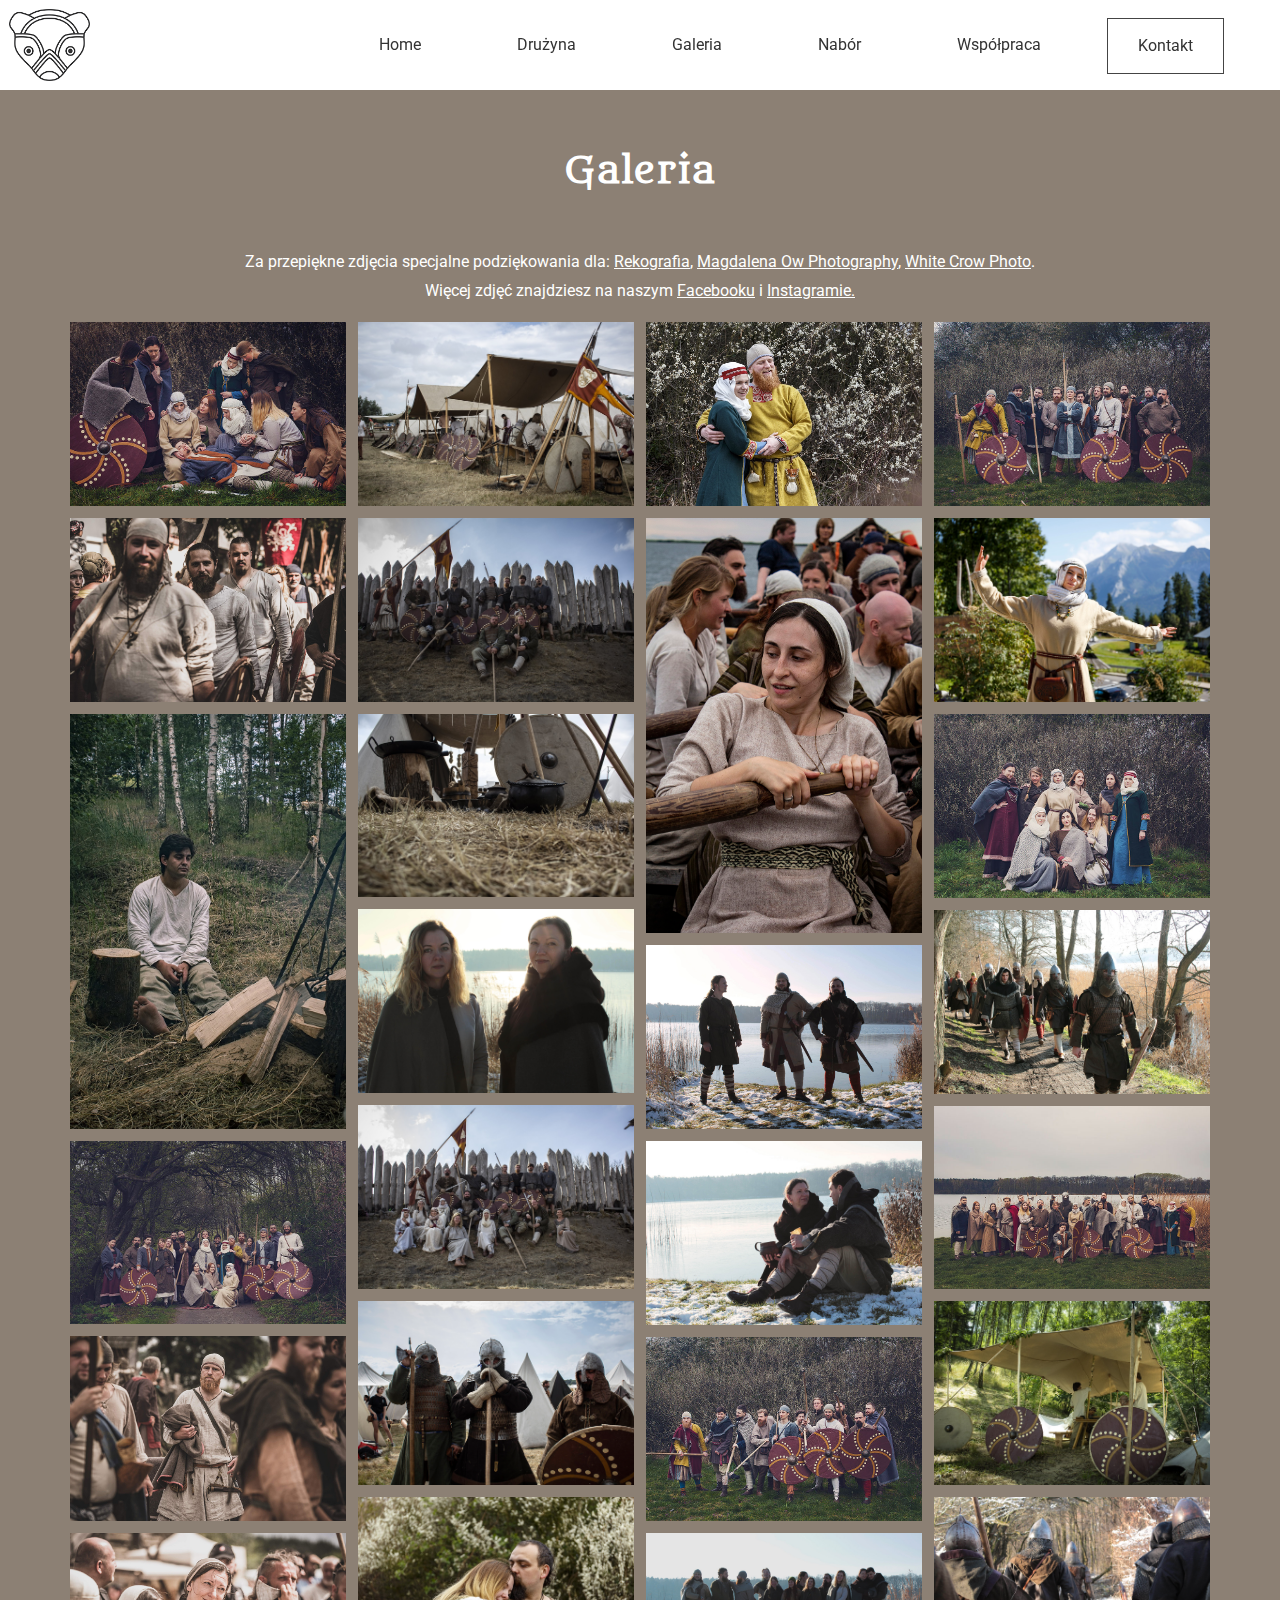
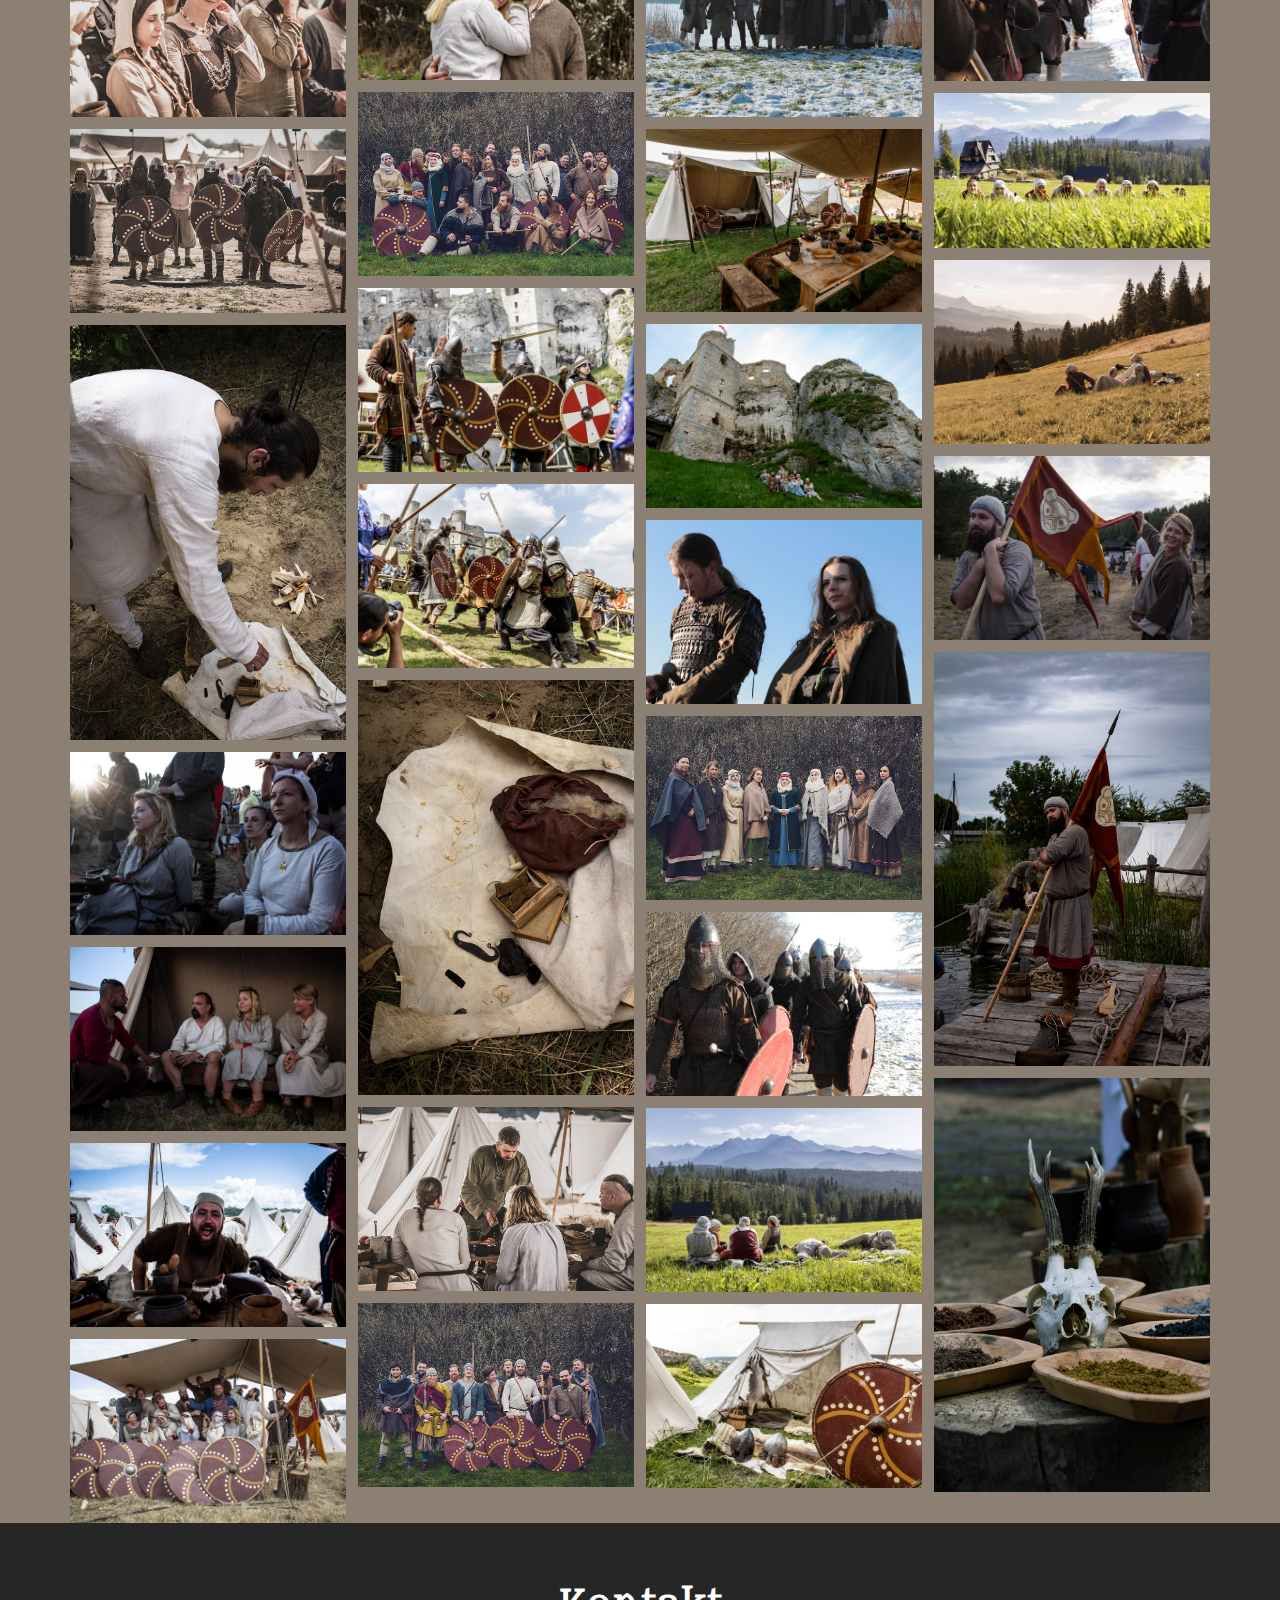
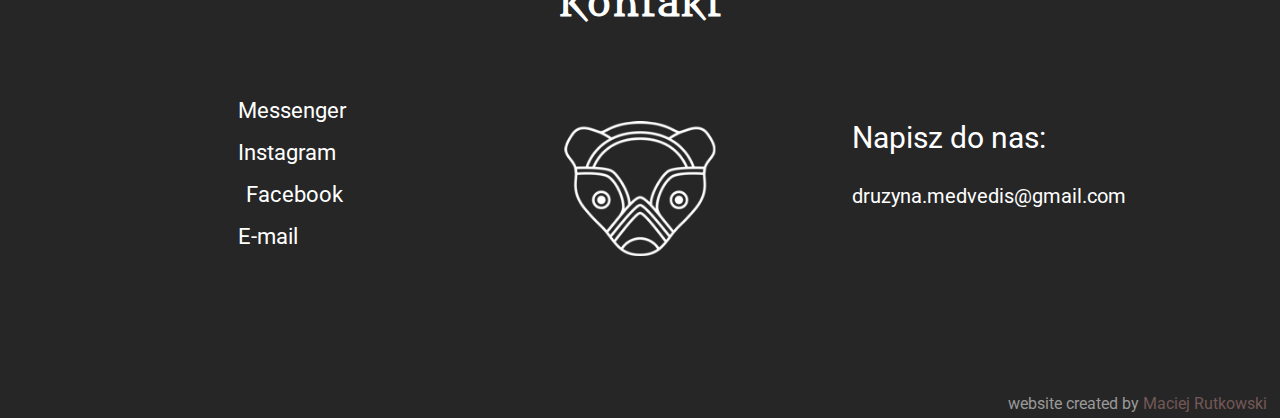
==== commit 087809c5: "Fixing isshues" ====
--- a/gallery.html
+++ b/gallery.html
@@ -18,10 +18,7 @@
       content="Oficjalna strona drużyny. Rekonstrukcja historyczna wczesnego średniowiecza."
     />
     <meta property="og:image" content="Images/Recruitment/Img3.jpg" />
-    <meta
-      property="og:url"
-      content="https://maciej-rutkowski.github.io/Medvedis/"
-    />
+    <meta property="og:url" content="http://medvedis.pl/" />
 
     <link
       href="https://fonts.googleapis.com/css?family=Metamorphous&display=swap&subset=latin-ext"
@@ -48,21 +45,19 @@
 
   <body>
     <div class="menu">
-      <a href="index.html" class="logo"
+      <a href="/" class="logo"
         ><img id="home" src="Images/logo.png" alt=""
       /></a>
       <nav>
         <ul>
-          <li><a id="home" href="index.html">Home</a></li>
-          <li><a id="about" href="index.html?id=about">Drużyna</a></li>
+          <li><a id="home" href="/">Home</a></li>
+          <li><a id="about" href="/?id=about">Drużyna</a></li>
           <li><a id="gallery" href="#">Galeria</a></li>
           <li>
-            <a id="recruitment" href="index.html?id=recruitment">Nabór</a>
+            <a id="recruitment" href="/?id=recruitment">Nabór</a>
           </li>
           <li>
-            <a id="collaboration" href="index.html?id=collaboration"
-              >Współpraca</a
-            >
+            <a id="collaboration" href="/?id=collaboration">Współpraca</a>
           </li>
           <li><a id="contact" href="#">Kontakt</a></li>
         </ul>
@@ -76,14 +71,12 @@
     <div class="mobile">
       <nav>
         <ul>
-          <li><a id="home" href="index.html">Home</a></li>
-          <li><a id="about" href="index.html?id=about">Drużyna</a></li>
+          <li><a id="home" href="/">Home</a></li>
+          <li><a id="about" href="/?id=about">Drużyna</a></li>
           <li><a id="gallery" href="#">Galeria</a></li>
-          <li><a id="recruitment" href="recruitment.html">Nabór</a></li>
+          <li><a id="recruitment" href="/?id=recruitment">Nabór</a></li>
           <li>
-            <a id="collaboration" href="index.html?id=collaboration"
-              >Współpraca</a
-            >
+            <a id="collaboration" href="/?id=collaboration">Współpraca</a>
           </li>
           <li><a id="contact" href="#">Kontakt</a></li>
         </ul>
@@ -94,13 +87,15 @@
       <h1>Galeria</h1>
       <p>
         Za przepiękne zdjęcia specjalne podziękowania dla:
-        <a href="https://www.facebook.com/rekografia/">Rekografia</a>,
+        <a href="https://www.facebook.com/rekografia/" target="_blank"
+          >Rekografia</a
+        >,
         <a
-          href="https://www.facebook.com/MagdalenaOwPhotography/?hc_location=ufi"
+          href="https://www.facebook.com/MagdalenaOwPhotography/"
+          target="_blank"
           >Magdalena Ow Photography</a
         >,
-        <a
-          href="https://whitecrowphotoblog.wordpress.com/?fbclid=IwAR2JI5moAql65GdjCyu51qfz-Ci6Ra36JhVz_B_F1lQn25jjLme26Eq061o"
+        <a href="https://whitecrowphotoblog.wordpress.com/" target="_blank"
           >White Crow Photo</a
         >.
       </p>
--- a/css/style.css
+++ b/css/style.css
@@ -350,6 +350,7 @@
 .about button {
   display: block;
   margin: 20px 10% auto auto;
+  width: 150px;
   border: none;
 }
 
@@ -416,7 +417,9 @@
     line-height: 22px;
     margin: 5vh 5vh 0;
   }
-
+  .about button {
+    width: 150px;
+  }
   .about button a {
     font-size: 18px;
   }
@@ -565,7 +568,7 @@
 .recruitment div button {
   display: block;
   margin: 20px 10% auto auto;
-  right: 26%;
+  width: 175px;
   border: none;
 }
 
@@ -599,7 +602,9 @@
   .recruitment div p {
     margin: 5vh 5vh 0;
   }
-
+  .recruitment div button {
+    width: 175px;
+  }
   .recruitment button a {
     font-size: 18px;
   }
@@ -628,6 +633,9 @@
     line-height: 28px;
     margin: 5vh 5vh 0;
   }
+  .recruitment div button {
+    width: 175px;
+  }
   .recruitment button a {
     font-size: 18px;
   }
@@ -637,7 +645,9 @@
   .recruitment div p {
     font-size: 14px;
   }
-
+  .recruitment div button {
+    width: 145px;
+  }
   .recruitment button a {
     font-size: 14px;
   }
@@ -663,7 +673,9 @@
   .recruitment div p {
     font-size: 14px;
   }
-
+  .recruitment div button {
+    width: 135px;
+  }
   .recruitment button a {
     font-size: 12px;
   }
@@ -673,7 +685,9 @@
   .recruitment div p {
     font-size: 22px;
   }
-
+  .recruitment div button {
+    width: 185px;
+  }
   .recruitment button a {
     font-size: 20px;
   }
@@ -684,7 +698,9 @@
     font-size: 30px;
     line-height: 38px;
   }
-
+  .recruitment div button {
+    width: 230px;
+  }
   .recruitment button a {
     font-size: 26px;
   }
@@ -716,12 +732,7 @@
   background-color: rgba(0, 0, 0, 0.6);
   padding: 15px 20px;
 }
-.collaboration p a {
-  text-decoration: underline;
-  color: white;
-  text-decoration: none;
-  cursor: auto;
-}
+
 .collaboration button {
   position: absolute;
   bottom: 6vh;
@@ -835,7 +846,7 @@
     font-size: 22px;
     line-height: 32px;
   }
-  .collaboration p a {
+  .collaboration p span {
     text-decoration: underline;
     cursor: pointer;
     color: #ddd;
